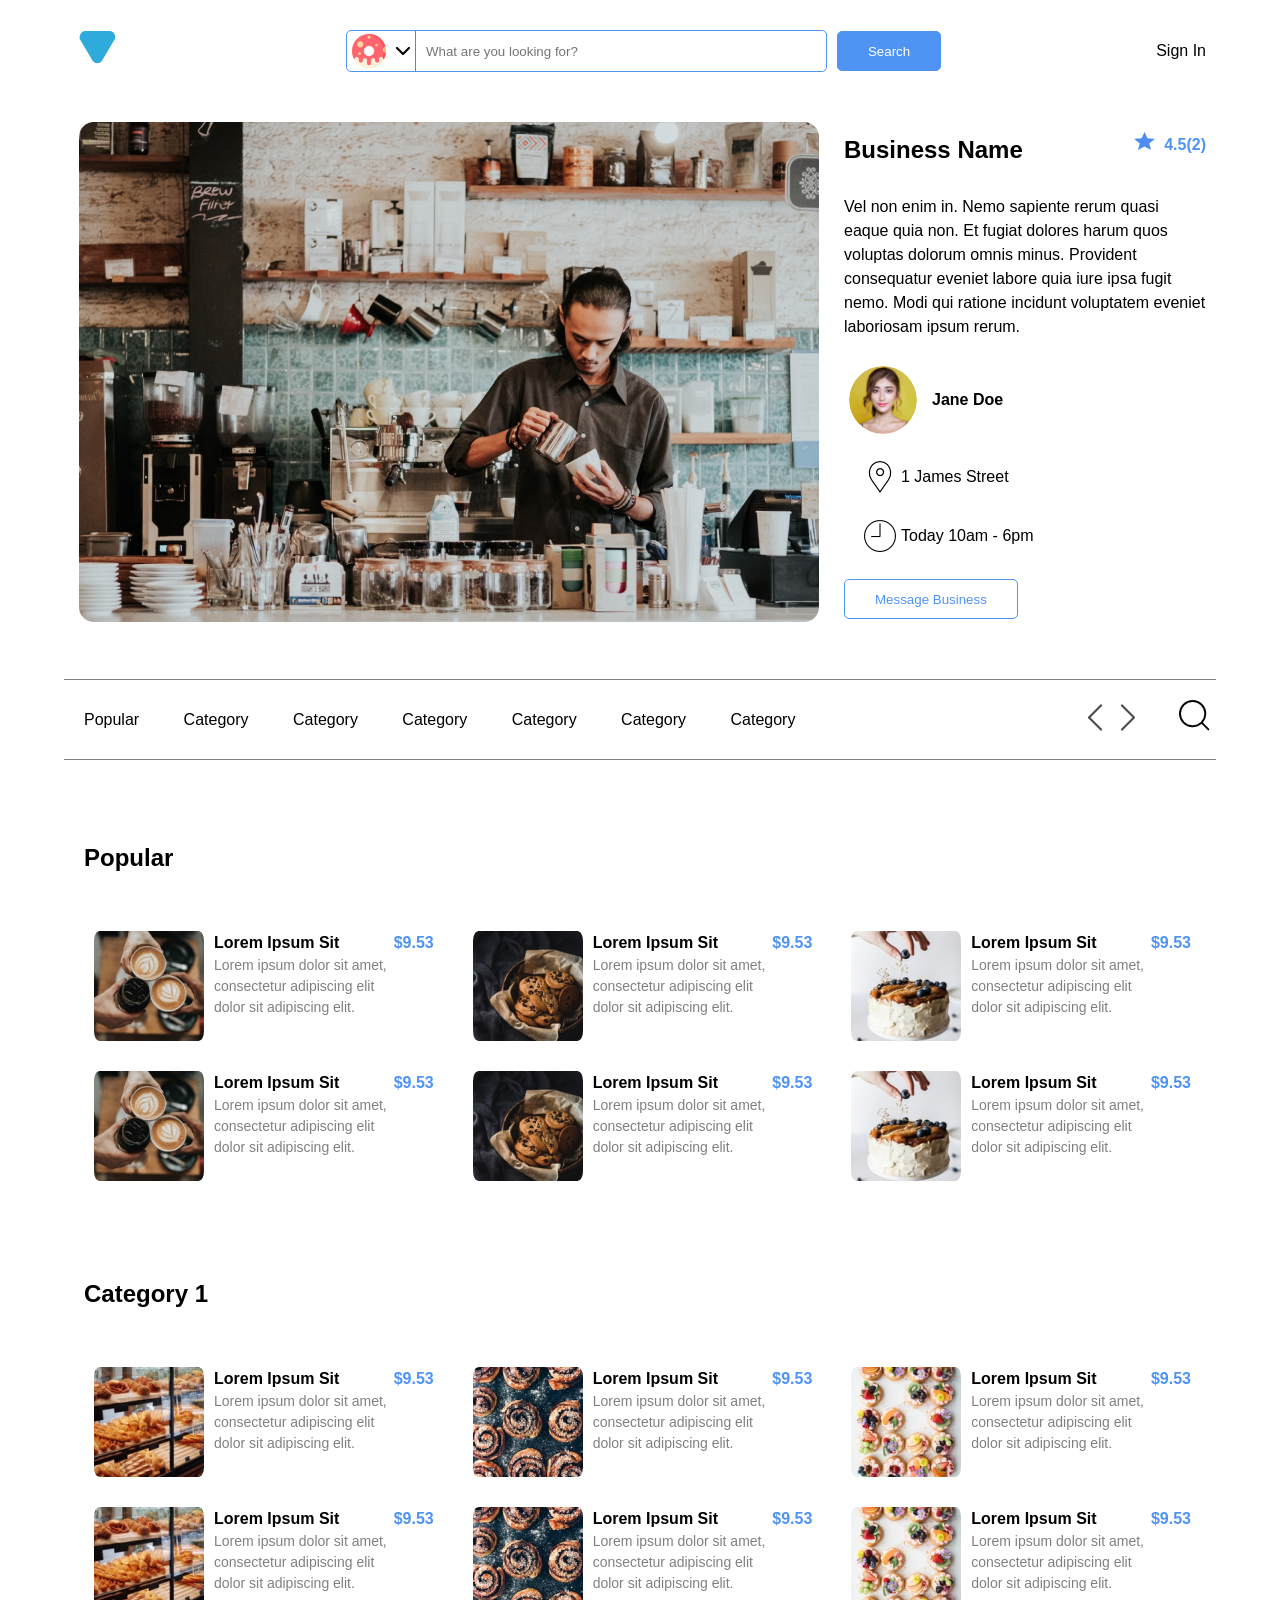
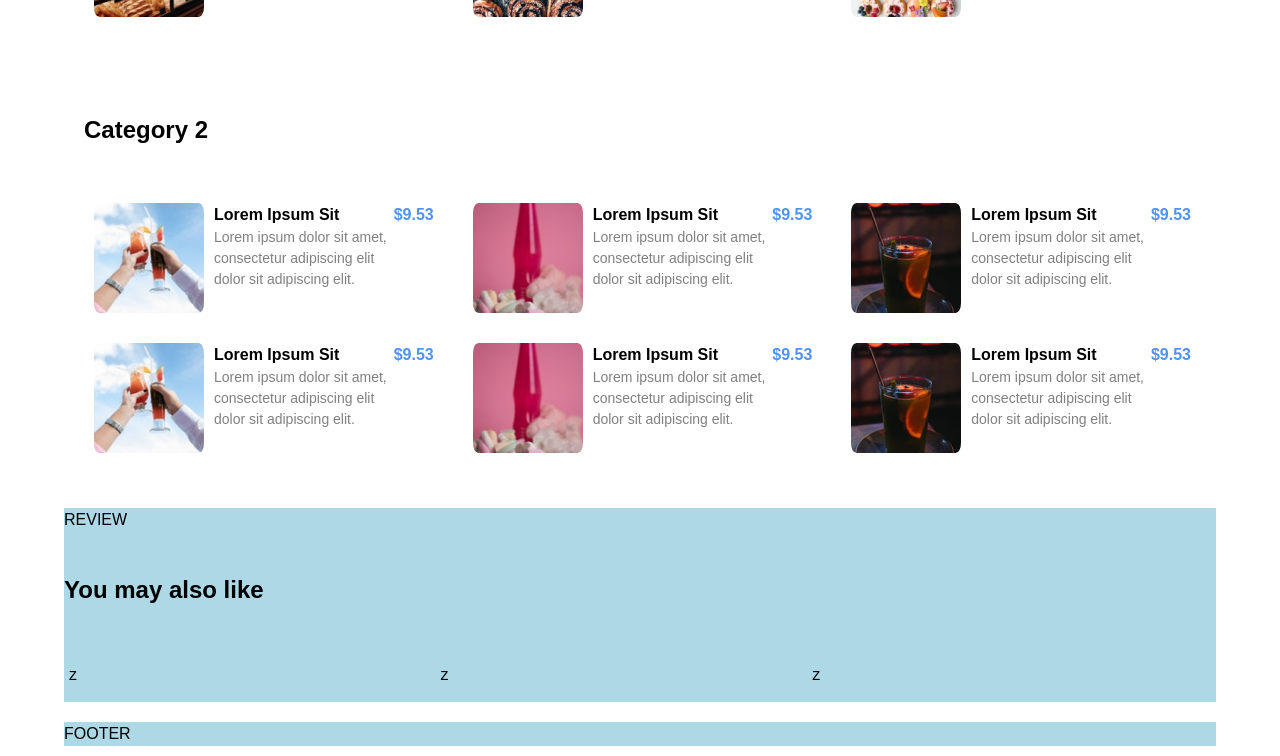
==== index.html @ 12f9ce57 "styling header, nav bar, main-content" ====
<!DOCTYPE html>
<html>
  <head>
    <link rel="stylesheet" href="styles.css" />
  </head>
  <body>
    <header>
      <p><img src="images/img_logo02.png" alt="" /></p>
      <p class="searchbox">
        <span class="dropdown__choice">
          <img src="images/cupcake.png" />
          <img src="images/down-arrow.png" />
          <input
            type="text"
            class="input__search"
            placeholder="What are you looking for?"
          />
        </span>
        <button class="btn btn__search">Search</button>
      </p>

      <p class="btn__signin"><a href="">Sign In</a></p>
    </header>

    <section class="info">
      <p class="info__picture"><img src="images/img_info.png" alt="" /></p>
      <div class="info__inner">
        <div class="info__overview">
          <h1>Business Name</h1>
          <p class="info__rating">
            <img src="images/star.png" />
            <span class="info__rating__text"> 4.5(2) </span>
          </p>
        </div>
        <p class="info__details">
          Vel non enim in. Nemo sapiente rerum quasi eaque quia non. Et fugiat
          dolores harum quos voluptas dolorum omnis minus. Provident consequatur
          eveniet labore quia iure ipsa fugit nemo. Modi qui ratione incidunt
          voluptatem eveniet laboriosam ipsum rerum.
        </p>
        <p class="info__name">
          <img src="images/img_avatar.png" />
          <span class="info__name__text"> Jane Doe</span>
        </p>
        <p class="info__address">
          <img src="images/placeholder.png" /> 1 James Street
        </p>
        <p class="info__time"><img src="images/time.png" />Today 10am - 6pm</p>
        <p><button class="btn info__btn__message">Message Business</button></p>
      </div>
    </section>

    <nav class="navigation">
      <ul>
        <li>Popular</li>
        <li>Category</li>
        <li>Category</li>
        <li>Category</li>
        <li>Category</li>
        <li>Category</li>
        <li>Category</li>
      </ul>
      <p class="navigation__btn">
        <span class="navigation__direction">
          <a href="./"><img src="images/left-arrow.png" /></a>

          <a href="./"><img src="images/right-arrow.png" /></a>
        </span>
        <a href="./"><img src="images/magnifying-glass.png" /></a>
      </p>
    </nav>

    <main>
      <section class="main__content">
        <h2>Popular</h2>
        <ul>
          <li class="main__feature">
            <img src="images/img_popular11.png" />
            <div class="main__feature__detail">
              <h3>Lorem Ipsum Sit</h3>
              <p>
                Lorem ipsum dolor sit amet, consectetur adipiscing elit dolor
                sit adipiscing elit.
              </p>
            </div>
            <p class="main__feature__cost">$9.53</p>
          </li>
          <li class="main__feature">
            <img src="images/img_popular12.png" />
            <div class="main__feature__detail">
              <h3>Lorem Ipsum Sit</h3>
              <p>
                Lorem ipsum dolor sit amet, consectetur adipiscing elit dolor
                sit adipiscing elit.
              </p>
            </div>
            <p class="main__feature__cost">$9.53</p>
          </li>
          <li class="main__feature">
            <img src="images/img_popular13.png" />
            <div class="main__feature__detail">
              <h3>Lorem Ipsum Sit</h3>
              <p>
                Lorem ipsum dolor sit amet, consectetur adipiscing elit dolor
                sit adipiscing elit.
              </p>
            </div>
            <p class="main__feature__cost">$9.53</p>
          </li>
          <li class="main__feature">
            <img src="images/img_popular11.png" />
            <div class="main__feature__detail">
              <h3>Lorem Ipsum Sit</h3>
              <p>
                Lorem ipsum dolor sit amet, consectetur adipiscing elit dolor
                sit adipiscing elit.
              </p>
            </div>
            <p class="main__feature__cost">$9.53</p>
          </li>
          <li class="main__feature">
            <img src="images/img_popular12.png" />
            <div class="main__feature__detail">
              <h3>Lorem Ipsum Sit</h3>
              <p>
                Lorem ipsum dolor sit amet, consectetur adipiscing elit dolor
                sit adipiscing elit.
              </p>
            </div>
            <p class="main__feature__cost">$9.53</p>
          </li>
          <li class="main__feature">
            <img src="images/img_popular13.png" />
            <div class="main__feature__detail">
              <h3>Lorem Ipsum Sit</h3>
              <p>
                Lorem ipsum dolor sit amet, consectetur adipiscing elit dolor
                sit adipiscing elit.
              </p>
            </div>
            <p class="main__feature__cost">$9.53</p>
          </li>
        </ul>
      </section>
      <section class="main__content">
        <h2>Category 1</h2>
        <ul>
          <li class="main__feature">
            <img src="images/img_category11.png" />
            <div class="main__feature__detail">
              <h3>Lorem Ipsum Sit</h3>
              <p>
                Lorem ipsum dolor sit amet, consectetur adipiscing elit dolor
                sit adipiscing elit.
              </p>
            </div>
            <p class="main__feature__cost">$9.53</p>
          </li>
          <li class="main__feature">
            <img src="images/img_category12.png" />
            <div class="main__feature__detail">
              <h3>Lorem Ipsum Sit</h3>
              <p>
                Lorem ipsum dolor sit amet, consectetur adipiscing elit dolor
                sit adipiscing elit.
              </p>
            </div>
            <p class="main__feature__cost">$9.53</p>
          </li>
          <li class="main__feature">
            <img src="images/img_category13.png" />
            <div class="main__feature__detail">
              <h3>Lorem Ipsum Sit</h3>
              <p>
                Lorem ipsum dolor sit amet, consectetur adipiscing elit dolor
                sit adipiscing elit.
              </p>
            </div>
            <p class="main__feature__cost">$9.53</p>
          </li>
          <li class="main__feature">
            <img src="images/img_category11.png" />
            <div class="main__feature__detail">
              <h3>Lorem Ipsum Sit</h3>
              <p>
                Lorem ipsum dolor sit amet, consectetur adipiscing elit dolor
                sit adipiscing elit.
              </p>
            </div>
            <p class="main__feature__cost">$9.53</p>
          </li>
          <li class="main__feature">
            <img src="images/img_category12.png" />
            <div class="main__feature__detail">
              <h3>Lorem Ipsum Sit</h3>
              <p>
                Lorem ipsum dolor sit amet, consectetur adipiscing elit dolor
                sit adipiscing elit.
              </p>
            </div>
            <p class="main__feature__cost">$9.53</p>
          </li>
          <li class="main__feature">
            <img src="images/img_category13.png" />
            <div class="main__feature__detail">
              <h3>Lorem Ipsum Sit</h3>
              <p>
                Lorem ipsum dolor sit amet, consectetur adipiscing elit dolor
                sit adipiscing elit.
              </p>
            </div>
            <p class="main__feature__cost">$9.53</p>
          </li>
        </ul>
      </section>
      <section class="main__content">
        <h2>Category 2</h2>
        <ul>
          <li class="main__feature">
            <img src="images/img_category21.png" />
            <div class="main__feature__detail">
              <h3>Lorem Ipsum Sit</h3>
              <p>
                Lorem ipsum dolor sit amet, consectetur adipiscing elit dolor
                sit adipiscing elit.
              </p>
            </div>
            <p class="main__feature__cost">$9.53</p>
          </li>
          <li class="main__feature">
            <img src="images/img_category22.png" />
            <div class="main__feature__detail">
              <h3>Lorem Ipsum Sit</h3>
              <p>
                Lorem ipsum dolor sit amet, consectetur adipiscing elit dolor
                sit adipiscing elit.
              </p>
            </div>
            <p class="main__feature__cost">$9.53</p>
          </li>
          <li class="main__feature">
            <img src="images/img_category23.png" />
            <div class="main__feature__detail">
              <h3>Lorem Ipsum Sit</h3>
              <p>
                Lorem ipsum dolor sit amet, consectetur adipiscing elit dolor
                sit adipiscing elit.
              </p>
            </div>
            <p class="main__feature__cost">$9.53</p>
          </li>
          <li class="main__feature">
            <img src="images/img_category21.png" />
            <div class="main__feature__detail">
              <h3>Lorem Ipsum Sit</h3>
              <p>
                Lorem ipsum dolor sit amet, consectetur adipiscing elit dolor
                sit adipiscing elit.
              </p>
            </div>
            <p class="main__feature__cost">$9.53</p>
          </li>
          <li class="main__feature">
            <img src="images/img_category22.png" />
            <div class="main__feature__detail">
              <h3>Lorem Ipsum Sit</h3>
              <p>
                Lorem ipsum dolor sit amet, consectetur adipiscing elit dolor
                sit adipiscing elit.
              </p>
            </div>
            <p class="main__feature__cost">$9.53</p>
          </li>
          <li class="main__feature">
            <img src="images/img_category23.png" />
            <div class="main__feature__detail">
              <h3>Lorem Ipsum Sit</h3>
              <p>
                Lorem ipsum dolor sit amet, consectetur adipiscing elit dolor
                sit adipiscing elit.
              </p>
            </div>
            <p class="main__feature__cost">$9.53</p>
          </li>
        </ul>
      </section>

      <section class="main__review">REVIEW</section>

      <section class="others">
        <h2>You may also like</h2>
        <ul>
          <li>z</li>
          <li>z</li>
          <li>z</li>
        </ul>
      </section>
    </main>
    <footer>FOOTER</footer>
  </body>
</html>
---- styles.css ----
/* reset */
* {
  margin: 0;
  padding: 0;
}
body {
  margin: 10px auto;
  width: 90%;
  max-width: 1400px;
  font-family: Arial, Helvetica, sans-serif;
  line-height: 1.5;
}

ul {
  list-style: none;
}
ul li {
  display: inline-block;
  width:31%;
  margin: 15px 5px;
}

img {
  border-radius: 10px;
  padding: 0px 5px;
}

h2 {
  padding: 40px 0px;
}
h3 {
  font-size: 16px;
}

.btn {
  border-radius: 5px;
  height: 40px;
  line-height: 40px;
  padding: 0px 30px;
}

/* header layout */
header {
  padding: 20px 10px;
  margin-bottom: 10px;
  display: flex;
  justify-content: space-between;
  align-items: center;
}

header .searchbox {
  display: flex;
  align-items: center;
}
header .dropdown__choice {
  display: flex;
  align-items: center;
  margin: 0px 10px;
  padding: 5px 0px;
  border: 1px solid #4f93f3;
  border-radius: 5px;
  height: 30px;
}

header .input__search {
  height: 40px;
  padding-left: 10px;
  border-radius: 0px 5px 5px 0px;
  width: 400px;
  border: none;
  border-left: 1px solid grey;
}

header .btn__search {
  background-color: #4f93f3;
  border: 1px solid #4f93f3;
  color: white;
}
.btn__signin a {
  color: black;
  text-decoration: none;
}
/* info layout */
.info {
  display: flex;
  margin: 20px 0px;
  padding: 10px;
}
.info__inner {
  margin: 10px 0px;
  display: flex;
  flex-direction: column;
  justify-content: space-between;
  flex: 40%;
  padding-left: 20px;
}
.info__overview {
  display: flex;
  justify-content: space-between;
}

.info__rating__text {
  color: #4f93f3;
  font-weight: bold;
}

.info__name,
.info__address,
.info__time {
  display: flex;
  align-items: center;
}
.info__name__text {
  font-weight: bold;
  padding-left: 10px;
}
.info__name img {
  border-radius: 50%;
}
.info__address img,
.info__time img {
  padding-left: 20px;
}
.info__btn__message {
  background-color: white;
  color: #4f93f3;
  border: 1px solid #4f93f3;
}
/* navigation layout*/
.navigation {
  display: flex;
  justify-content: space-between;
  align-items: center;
  border: none;
  border-top: 1px solid grey;
  border-bottom: 1px solid grey;
  margin: 40px 0px;
  padding: 20px 0px;
}
.navigation ul li {
  display: inline;
  margin: 10px 20px;
  border: none;
}

.navigation__direction {
  padding-right: 30px;
}
main {
  margin: 20px 0px;
}
.main__content {
  margin: 40px 20px;
}
.main__content ul {
  display: flex;
  flex-wrap: wrap;
  justify-content: space-between;
}

.main__feature{
  display: flex;
}
.main__feature__detail {
  padding: 0px 5px;
}
.main__feature__detail p{
  color: grey;
  font-size: 14px;
}
.main__feature__cost {
  font-weight: bold;
  color: #4f93f3;
  
}
.main__review {
  background-color: lightblue;

}
.others {
  background-color: lightblue;
}
footer {
  background-color: lightblue;
}
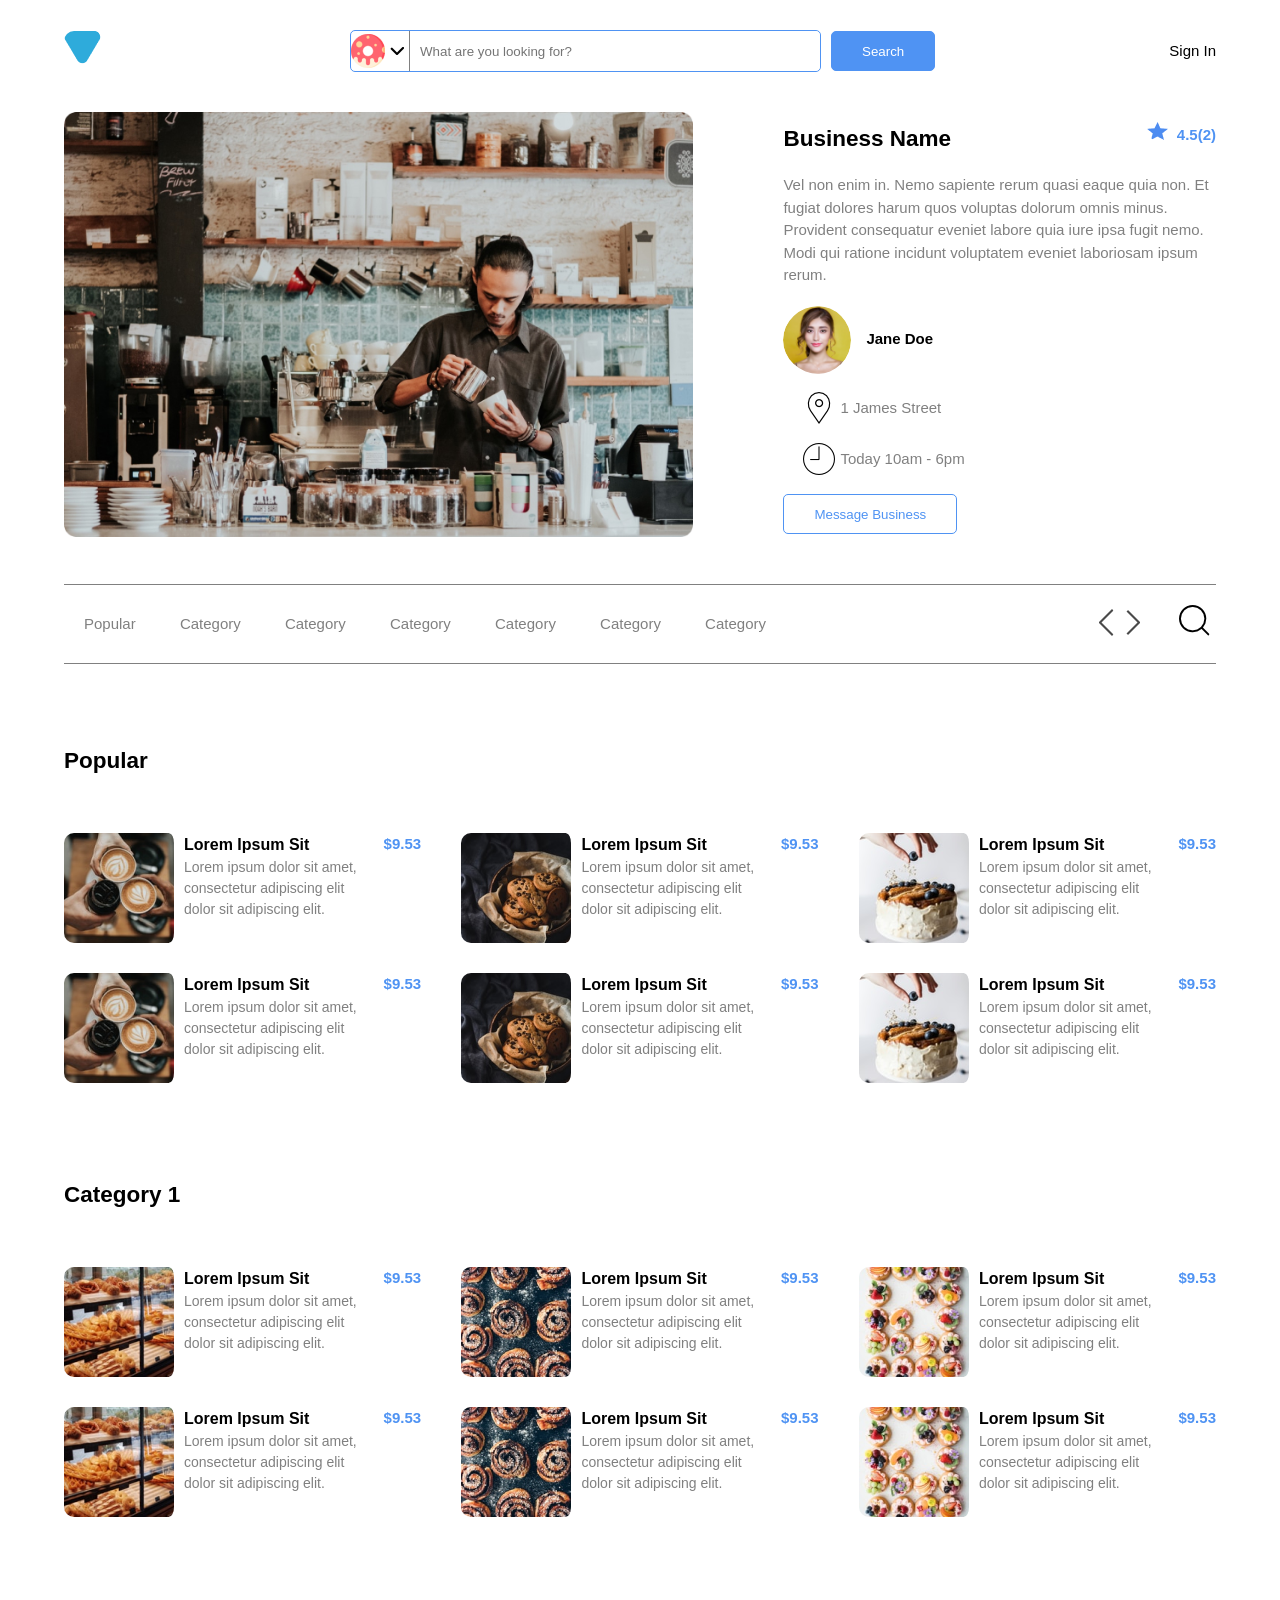
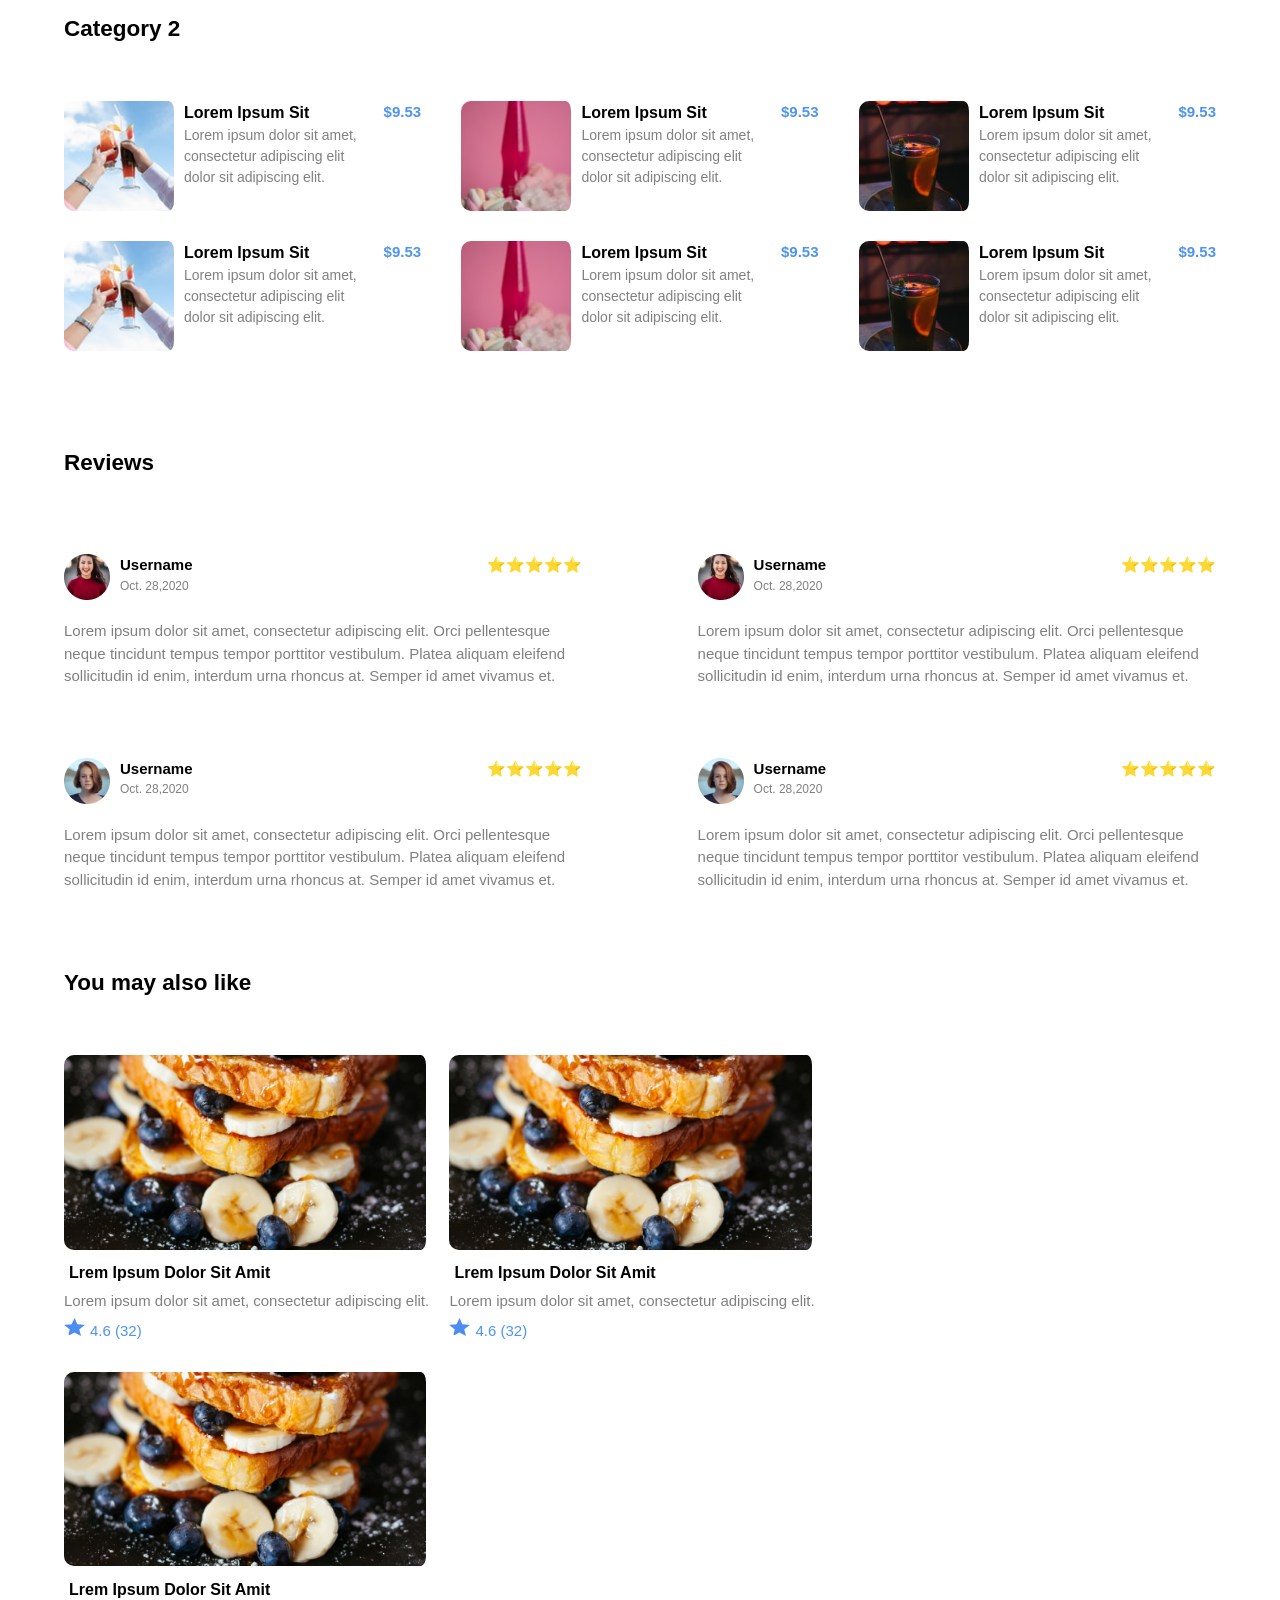
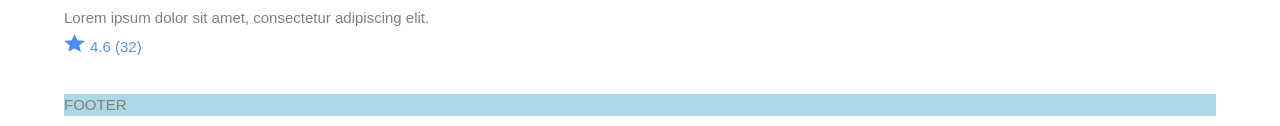
==== commit 9a843109: "add and style 'review' and 'you also may like' parts" ====
--- a/index.html
+++ b/index.html
@@ -285,14 +285,105 @@
         </ul>
       </section>
 
-      <section class="main__review">REVIEW</section>
+      <section class="main__review">
+        <h2>Reviews</h2>
+        <ul>
+          <li>
+            <div class="review__content__overview">
+              <div class="review__content__info">
+                <img src="images/img_customer01.png" />
+                <div>
+                  <h4>Username</h4>
+                  <p class="review__content__date">Oct. 28,2020</p>
+                </div>
+              </div>
+              <p>⭐️⭐️⭐️⭐️⭐️</p>
+            </div>
+            <p>
+              Lorem ipsum dolor sit amet, consectetur adipiscing elit. Orci
+              pellentesque neque tincidunt tempus tempor porttitor vestibulum.
+              Platea aliquam eleifend sollicitudin id enim, interdum urna
+              rhoncus at. Semper id amet vivamus et.
+            </p>
+          </li>
+          <li>
+            <div class="review__content__overview">
+              <div class="review__content__info">
+                <img src="images/img_customer01.png" />
+                <div>
+                  <h4>Username</h4>
+                  <p class="review__content__date">Oct. 28,2020</p>
+                </div>
+              </div>
+              <p>⭐️⭐️⭐️⭐️⭐️</p>
+            </div>
+            <p>
+              Lorem ipsum dolor sit amet, consectetur adipiscing elit. Orci
+              pellentesque neque tincidunt tempus tempor porttitor vestibulum.
+              Platea aliquam eleifend sollicitudin id enim, interdum urna
+              rhoncus at. Semper id amet vivamus et.
+            </p>
+          </li>
+          <li>
+            <div class="review__content__overview">
+              <div class="review__content__info">
+                <img src="images/img_customer02.png" />
+                <div>
+                  <h4>Username</h4>
+                  <p class="review__content__date">Oct. 28,2020</p>
+                </div>
+              </div>
+              <p>⭐️⭐️⭐️⭐️⭐️</p>
+            </div>
+            <p>
+              Lorem ipsum dolor sit amet, consectetur adipiscing elit. Orci
+              pellentesque neque tincidunt tempus tempor porttitor vestibulum.
+              Platea aliquam eleifend sollicitudin id enim, interdum urna
+              rhoncus at. Semper id amet vivamus et.
+            </p>
+          </li>
+          <li>
+            <div class="review__content__overview">
+              <div class="review__content__info">
+                <img src="images/img_customer02.png" />
+                <div>
+                  <h4>Username</h4>
+                  <p class="review__content__date">Oct. 28,2020</p>
+                </div>
+              </div>
+              <p>⭐️⭐️⭐️⭐️⭐️</p>
+            </div>
+            <p>
+              Lorem ipsum dolor sit amet, consectetur adipiscing elit. Orci
+              pellentesque neque tincidunt tempus tempor porttitor vestibulum.
+              Platea aliquam eleifend sollicitudin id enim, interdum urna
+              rhoncus at. Semper id amet vivamus et.
+            </p>
+          </li>
+        </ul>
+      </section>
 
       <section class="others">
         <h2>You may also like</h2>
         <ul>
-          <li>z</li>
-          <li>z</li>
-          <li>z</li>
+          <li>
+            <span class="others__post__image"><img src="images/img_others01.png" /></span>
+            <h3 class="others__post__title">Lrem Ipsum Dolor Sit Amit</h3>
+            <p class="others__post__detail">Lorem ipsum dolor sit amet, consectetur adipiscing elit.</p>
+            <img src="images/star.png"><span class="info__rating__text others__rating__text">4.6 (32)</span>
+          </li>
+          <li>
+            <span class="others__post__image"><img src="images/img_others01.png" /></span>
+            <h3 class="others__post__title">Lrem Ipsum Dolor Sit Amit</h3>
+            <p class="others__post__detail">Lorem ipsum dolor sit amet, consectetur adipiscing elit.</p>
+            <img src="images/star.png"><span class="info__rating__text others__rating__text">4.6 (32)</span>
+          </li>
+          <li>
+            <span class="others__post__image"><img src="images/img_others01.png" /></span>
+            <h3 class="others__post__title">Lrem Ipsum Dolor Sit Amit</h3>
+            <p class="others__post__detail">Lorem ipsum dolor sit amet, consectetur adipiscing elit.</p>
+            <img src="images/star.png"><span class="info__rating__text others__rating__text">4.6 (32)</span>
+          </li>
         </ul>
       </section>
     </main>
--- a/styles.css
+++ b/styles.css
@@ -7,8 +7,10 @@
   margin: 10px auto;
   width: 90%;
   max-width: 1400px;
+  font-size: 15px;
   font-family: Arial, Helvetica, sans-serif;
   line-height: 1.5;
+  color: grey;
 }
 
 ul {
@@ -16,13 +18,20 @@
 }
 ul li {
   display: inline-block;
-  width:31%;
-  margin: 15px 5px;
+  width: 31%;
+  margin: 15px 0px;
 }
 
 img {
   border-radius: 10px;
-  padding: 0px 5px;
+  padding-right: 5px;
+}
+
+h1,
+h2,
+h3,
+h4 {
+  color: black;
 }
 
 h2 {
@@ -41,7 +50,7 @@
 
 /* header layout */
 header {
-  padding: 20px 10px;
+  padding: 20px 0px;
   margin-bottom: 10px;
   display: flex;
   justify-content: space-between;
@@ -84,7 +93,6 @@
 .info {
   display: flex;
   margin: 20px 0px;
-  padding: 10px;
 }
 .info__inner {
   margin: 10px 0px;
@@ -93,6 +101,9 @@
   justify-content: space-between;
   flex: 40%;
   padding-left: 20px;
+}
+.info__picture img {
+  width: 90%;
 }
 .info__overview {
   display: flex;
@@ -113,6 +124,7 @@
 .info__name__text {
   font-weight: bold;
   padding-left: 10px;
+  color: black;
 }
 .info__name img {
   border-radius: 50%;
@@ -150,7 +162,7 @@
   margin: 20px 0px;
 }
 .main__content {
-  margin: 40px 20px;
+  margin: 40px 0px;
 }
 .main__content ul {
   display: flex;
@@ -158,27 +170,63 @@
   justify-content: space-between;
 }
 
-.main__feature{
+.main__feature {
   display: flex;
 }
 .main__feature__detail {
   padding: 0px 5px;
 }
-.main__feature__detail p{
+.main__feature__detail p {
   color: grey;
   font-size: 14px;
 }
 .main__feature__cost {
   font-weight: bold;
   color: #4f93f3;
-  
-}
-.main__review {
-  background-color: lightblue;
-
-}
-.others {
-  background-color: lightblue;
+}
+
+.main__review ul {
+  display: flex;
+  justify-content: space-between;
+  flex-wrap: wrap;
+}
+.main__review ul li {
+  width: 45%;
+  padding: 20px 0px;
+}
+
+.review__content__overview {
+  display: flex;
+  justify-content: space-between;
+}
+.review__content__info {
+  display: flex;
+  align-content: center;
+  padding-bottom: 20px;
+}
+.review__content__info img {
+  padding-right: 10px;
+}
+
+.review__content__date {
+  font-size: 12px;
+}
+
+.others li {
+  width: 33.1%;
+}
+.others__post__image img {
+  width: 95%;
+}
+.others__post__title {
+  padding-left: 5px;
+  padding-top: 5px;
+}
+.others__post__detail {
+  padding: 5px 0px;
+}
+.others__rating__text {
+  font-weight: normal;
 }
 footer {
   background-color: lightblue;
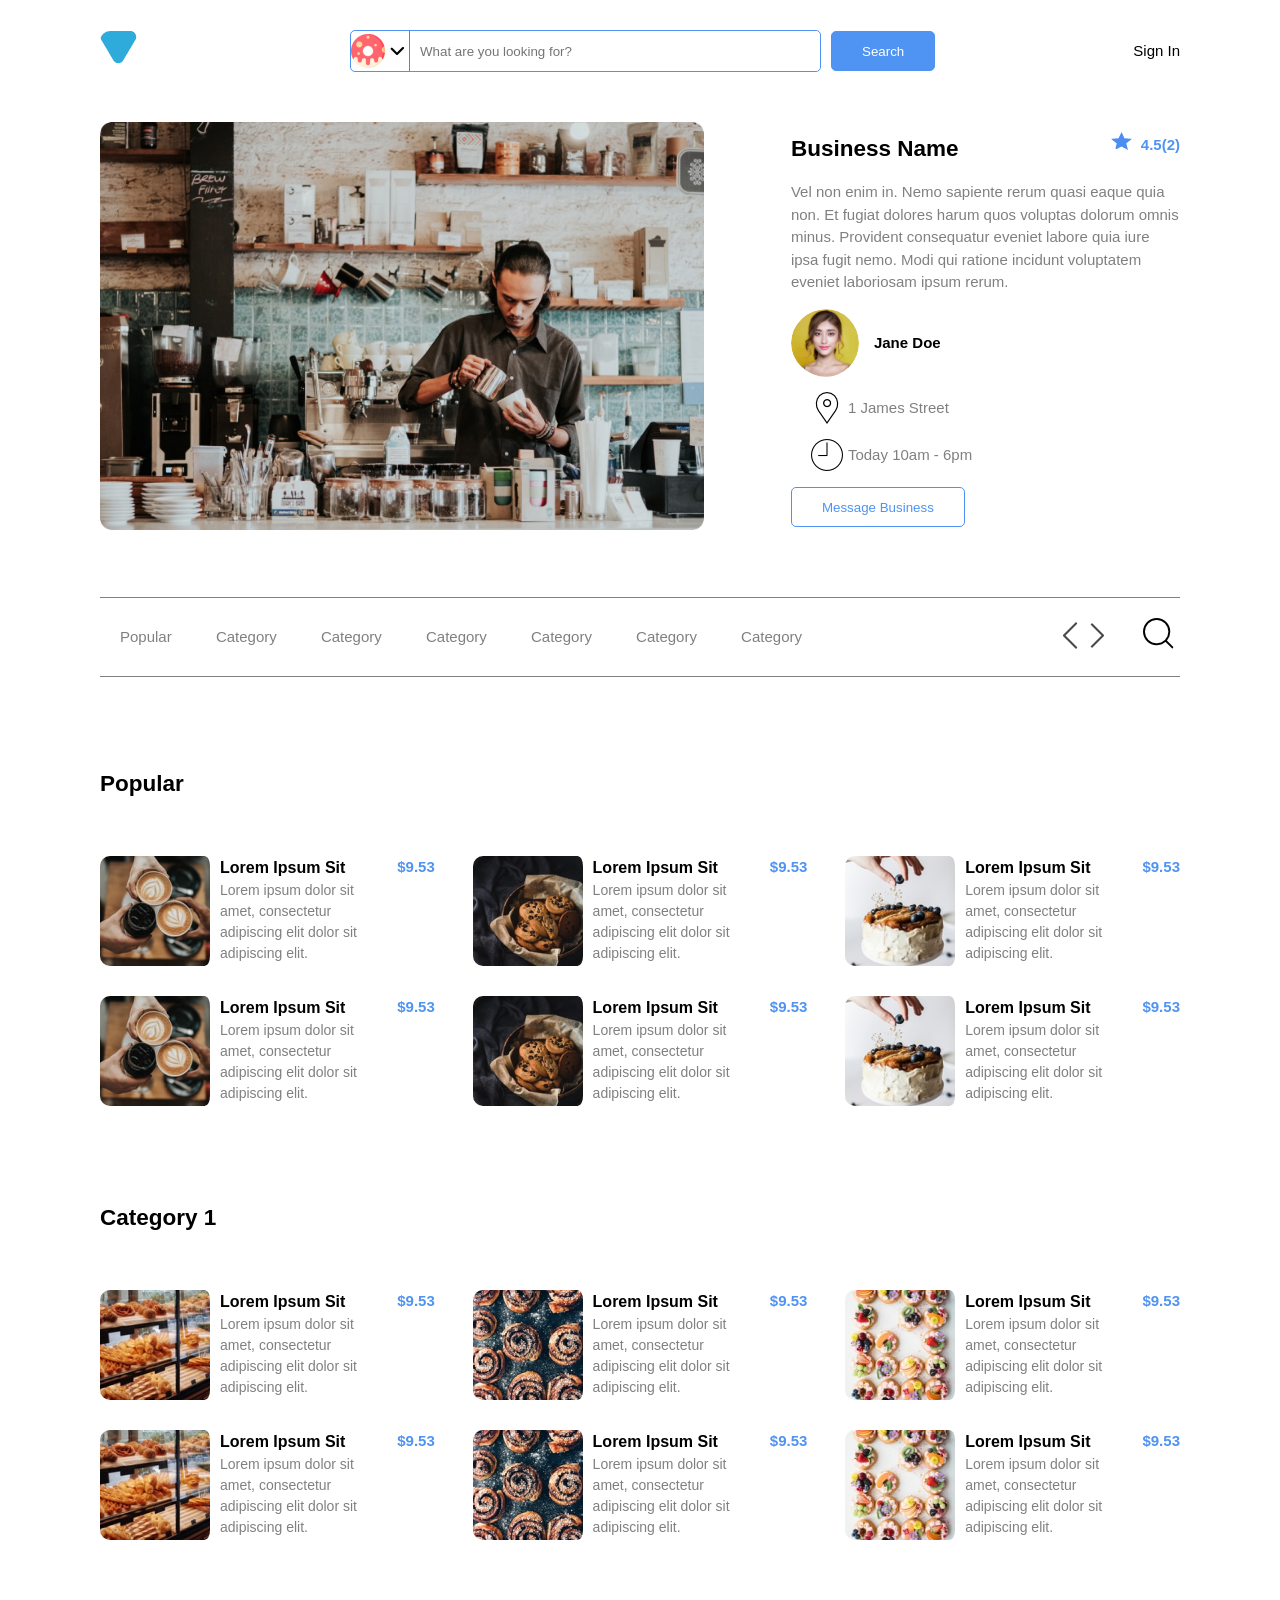
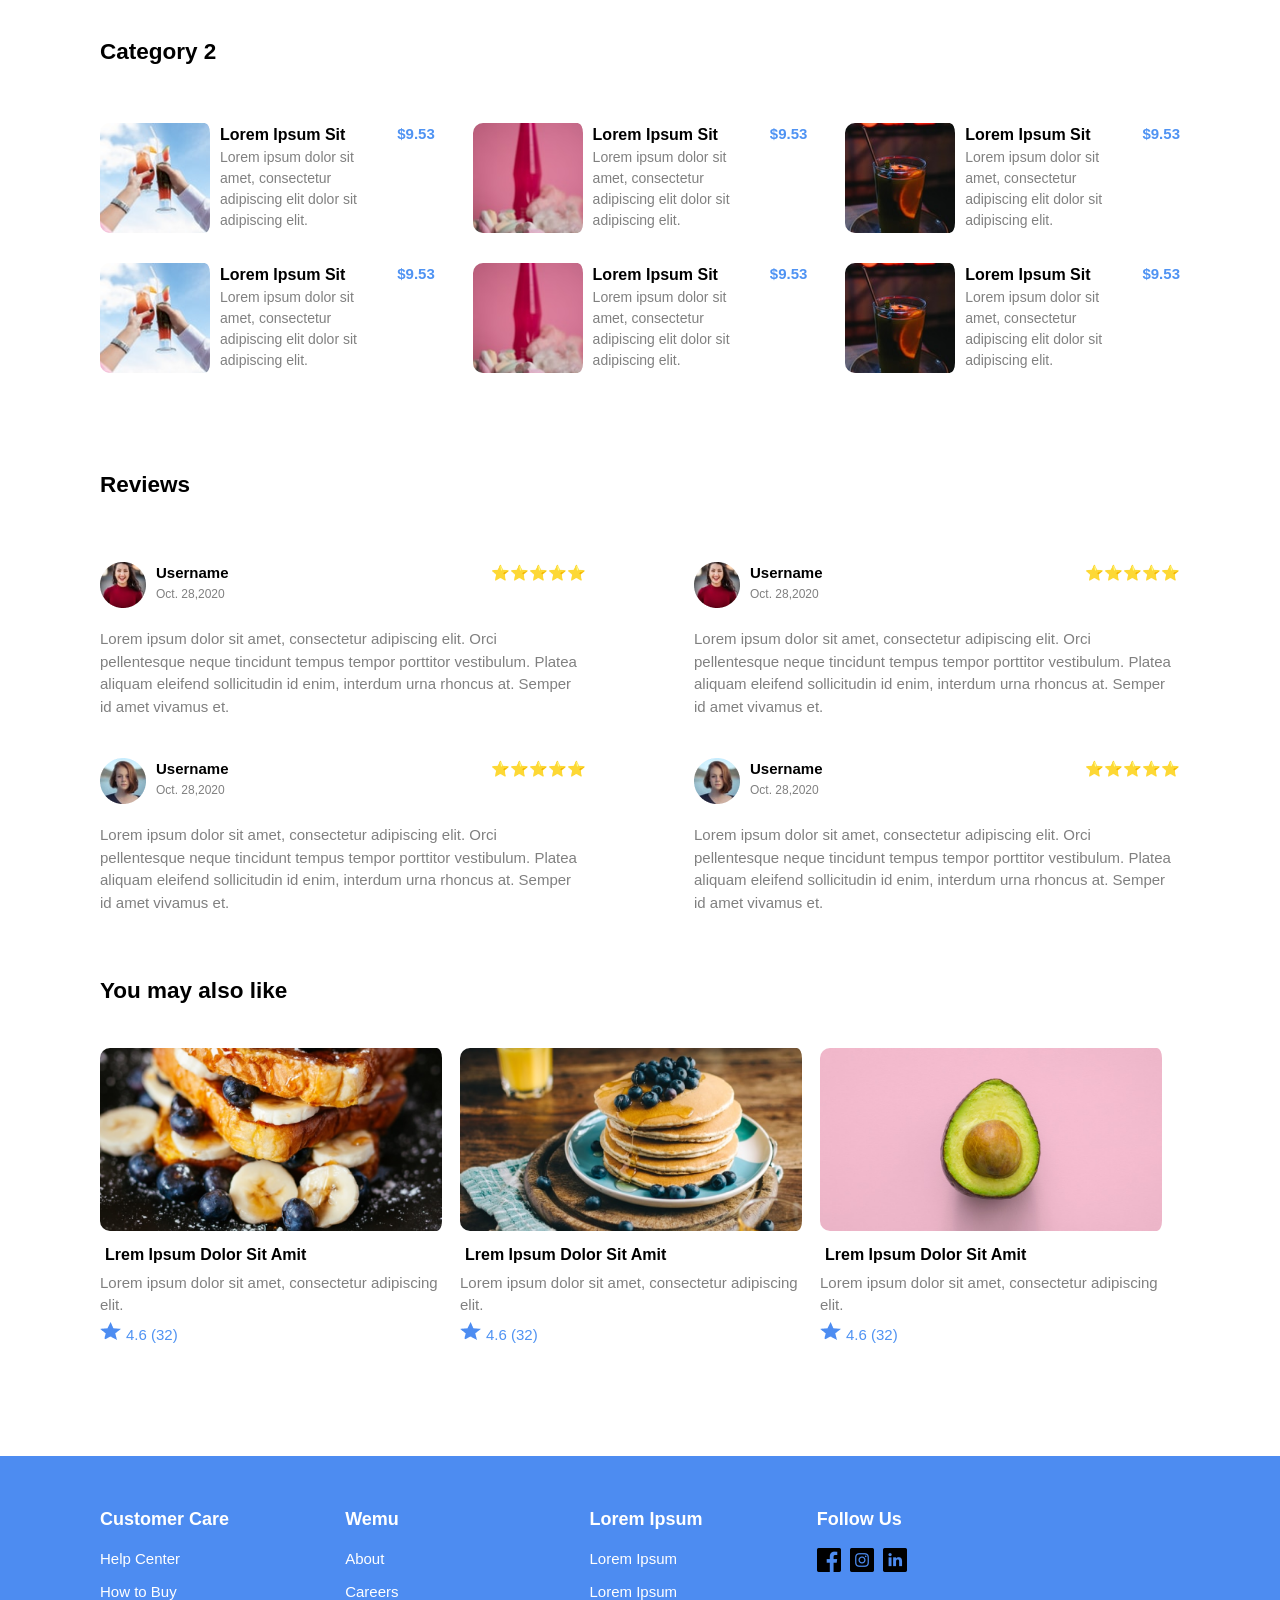
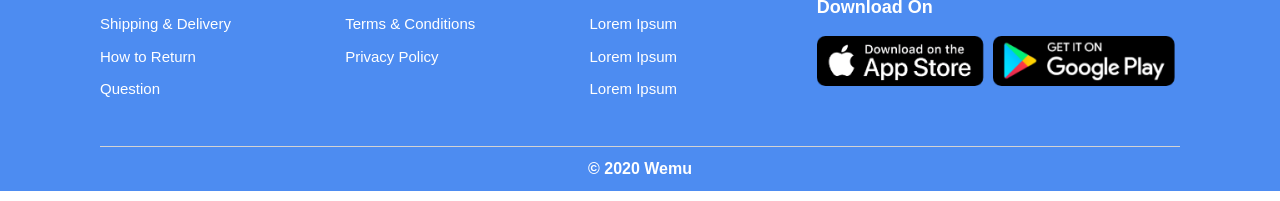
==== commit 6c634215: "add and style footer" ====
--- a/index.html
+++ b/index.html
@@ -367,26 +367,95 @@
         <h2>You may also like</h2>
         <ul>
           <li>
-            <span class="others__post__image"><img src="images/img_others01.png" /></span>
+            <span class="others__post__image"
+              ><img src="images/img_others01.png"
+            /></span>
             <h3 class="others__post__title">Lrem Ipsum Dolor Sit Amit</h3>
-            <p class="others__post__detail">Lorem ipsum dolor sit amet, consectetur adipiscing elit.</p>
-            <img src="images/star.png"><span class="info__rating__text others__rating__text">4.6 (32)</span>
-          </li>
-          <li>
-            <span class="others__post__image"><img src="images/img_others01.png" /></span>
+            <p class="others__post__detail">
+              Lorem ipsum dolor sit amet, consectetur adipiscing elit.
+            </p>
+            <img src="images/star.png" /><span
+              class="info__rating__text others__rating__text"
+              >4.6 (32)</span
+            >
+          </li>
+          <li>
+            <span class="others__post__image"
+              ><img src="images/img_others02.png"
+            /></span>
             <h3 class="others__post__title">Lrem Ipsum Dolor Sit Amit</h3>
-            <p class="others__post__detail">Lorem ipsum dolor sit amet, consectetur adipiscing elit.</p>
-            <img src="images/star.png"><span class="info__rating__text others__rating__text">4.6 (32)</span>
-          </li>
-          <li>
-            <span class="others__post__image"><img src="images/img_others01.png" /></span>
+            <p class="others__post__detail">
+              Lorem ipsum dolor sit amet, consectetur adipiscing elit.
+            </p>
+            <img src="images/star.png" /><span
+              class="info__rating__text others__rating__text"
+              >4.6 (32)</span
+            >
+          </li>
+          <li>
+            <span class="others__post__image"
+              ><img src="images/img_others03.png"
+            /></span>
             <h3 class="others__post__title">Lrem Ipsum Dolor Sit Amit</h3>
-            <p class="others__post__detail">Lorem ipsum dolor sit amet, consectetur adipiscing elit.</p>
-            <img src="images/star.png"><span class="info__rating__text others__rating__text">4.6 (32)</span>
+            <p class="others__post__detail">
+              Lorem ipsum dolor sit amet, consectetur adipiscing elit.
+            </p>
+            <img src="images/star.png" /><span
+              class="info__rating__text others__rating__text"
+              >4.6 (32)</span
+            >
           </li>
         </ul>
       </section>
     </main>
-    <footer>FOOTER</footer>
+    <footer>
+      <div class="footer__container">
+        <div>
+          <h3>Customer Care</h3>
+          <ul>
+            <li>Help Center</li>
+            <li>How to Buy</li>
+            <li>Shipping & Delivery</li>
+            <li>How to Return</li>
+            <li>Question</li>
+          </ul>
+        </div>
+        <div>
+          <h3>Wemu</h3>
+          <ul>
+            <li>About</li>
+            <li>Careers</li>
+            <li>Terms & Conditions</li>
+            <li>Privacy Policy</li>
+          </ul>
+        </div>
+        <div>
+          <h3>Lorem Ipsum</h3>
+          <ul>
+            <li>Lorem Ipsum</li>
+            <li>Lorem Ipsum</li>
+            <li>Lorem Ipsum</li>
+            <li>Lorem Ipsum</li>
+            <li>Lorem Ipsum</li>
+          </ul>
+        </div>
+        <div class="footer__contact">
+          <h3>Follow Us</h3>
+          <ul>
+            <li><img src="images/img_contact_facebook.png" /></li>
+            <li><img src="images/img_contact_instagram.png" /></li>
+            <li><img src="images/img_contact_linkedin.png" /></li>
+          </ul>
+          <h3>Download On</h3>
+          <ul>
+            <li><img src="images/img_download_apple.png" /></li>
+            <li><img src="images/img_download_gg.png" /></li>
+          </ul>
+        </div>
+      </div>
+      <div class="footer__line">
+        <p>© 2020 Wemu</p>
+      </div>
+    </footer>
   </body>
 </html>
--- a/styles.css
+++ b/styles.css
@@ -5,7 +5,7 @@
 }
 body {
   margin: 10px auto;
-  width: 90%;
+  width: 100%;
   max-width: 1400px;
   font-size: 15px;
   font-family: Arial, Helvetica, sans-serif;
@@ -16,12 +16,6 @@
 ul {
   list-style: none;
 }
-ul li {
-  display: inline-block;
-  width: 31%;
-  margin: 15px 0px;
-}
-
 img {
   border-radius: 10px;
   padding-right: 5px;
@@ -50,7 +44,7 @@
 
 /* header layout */
 header {
-  padding: 20px 0px;
+  padding: 20px 100px;
   margin-bottom: 10px;
   display: flex;
   justify-content: space-between;
@@ -92,7 +86,7 @@
 /* info layout */
 .info {
   display: flex;
-  margin: 20px 0px;
+  padding: 20px 100px;
 }
 .info__inner {
   margin: 10px 0px;
@@ -146,7 +140,8 @@
   border: none;
   border-top: 1px solid grey;
   border-bottom: 1px solid grey;
-  margin: 40px 0px;
+  margin: 40px 100px;
+  margin-bottom: 0px;
   padding: 20px 0px;
 }
 .navigation ul li {
@@ -158,8 +153,9 @@
 .navigation__direction {
   padding-right: 30px;
 }
+/* main layout */
 main {
-  margin: 20px 0px;
+  padding: 10px 100px;
 }
 .main__content {
   margin: 40px 0px;
@@ -169,7 +165,10 @@
   flex-wrap: wrap;
   justify-content: space-between;
 }
-
+.main__content ul li {
+  width: 31%;
+  margin: 15px 0px;
+}
 .main__feature {
   display: flex;
 }
@@ -184,7 +183,7 @@
   font-weight: bold;
   color: #4f93f3;
 }
-
+/* review part layout */
 .main__review ul {
   display: flex;
   justify-content: space-between;
@@ -211,9 +210,13 @@
 .review__content__date {
   font-size: 12px;
 }
-
-.others li {
-  width: 33.1%;
+/* you may also like part layout*/
+.others {
+  padding-bottom: 100px;
+}
+.others ul {
+  display: flex;
+  justify-content: space-between;
 }
 .others__post__image img {
   width: 95%;
@@ -228,6 +231,39 @@
 .others__rating__text {
   font-weight: normal;
 }
+/* footer layout */
 footer {
-  background-color: lightblue;
-}
+  background-color: #4d8cf1;
+}
+.footer__container {
+  display: flex;
+  justify-content: space-between;
+  color: white;
+  padding: 40px 100px;
+}
+
+footer h3 {
+  padding: 10px 0px;
+  color: white;
+  font-size: 18px;
+}
+
+footer li {
+  padding: 5px 0px;
+}
+.footer__contact ul li {
+  display: inline-block;
+}
+.footer__contact img {
+  border-radius: 0%;
+}
+.footer__line {
+  border: none;
+  border-top: 1px solid lightgrey;
+  margin: 0px 100px;
+  padding: 10px 0px;
+  color: white;
+  text-align: center;
+  font-weight: bold;
+  font-size: 16px;
+}
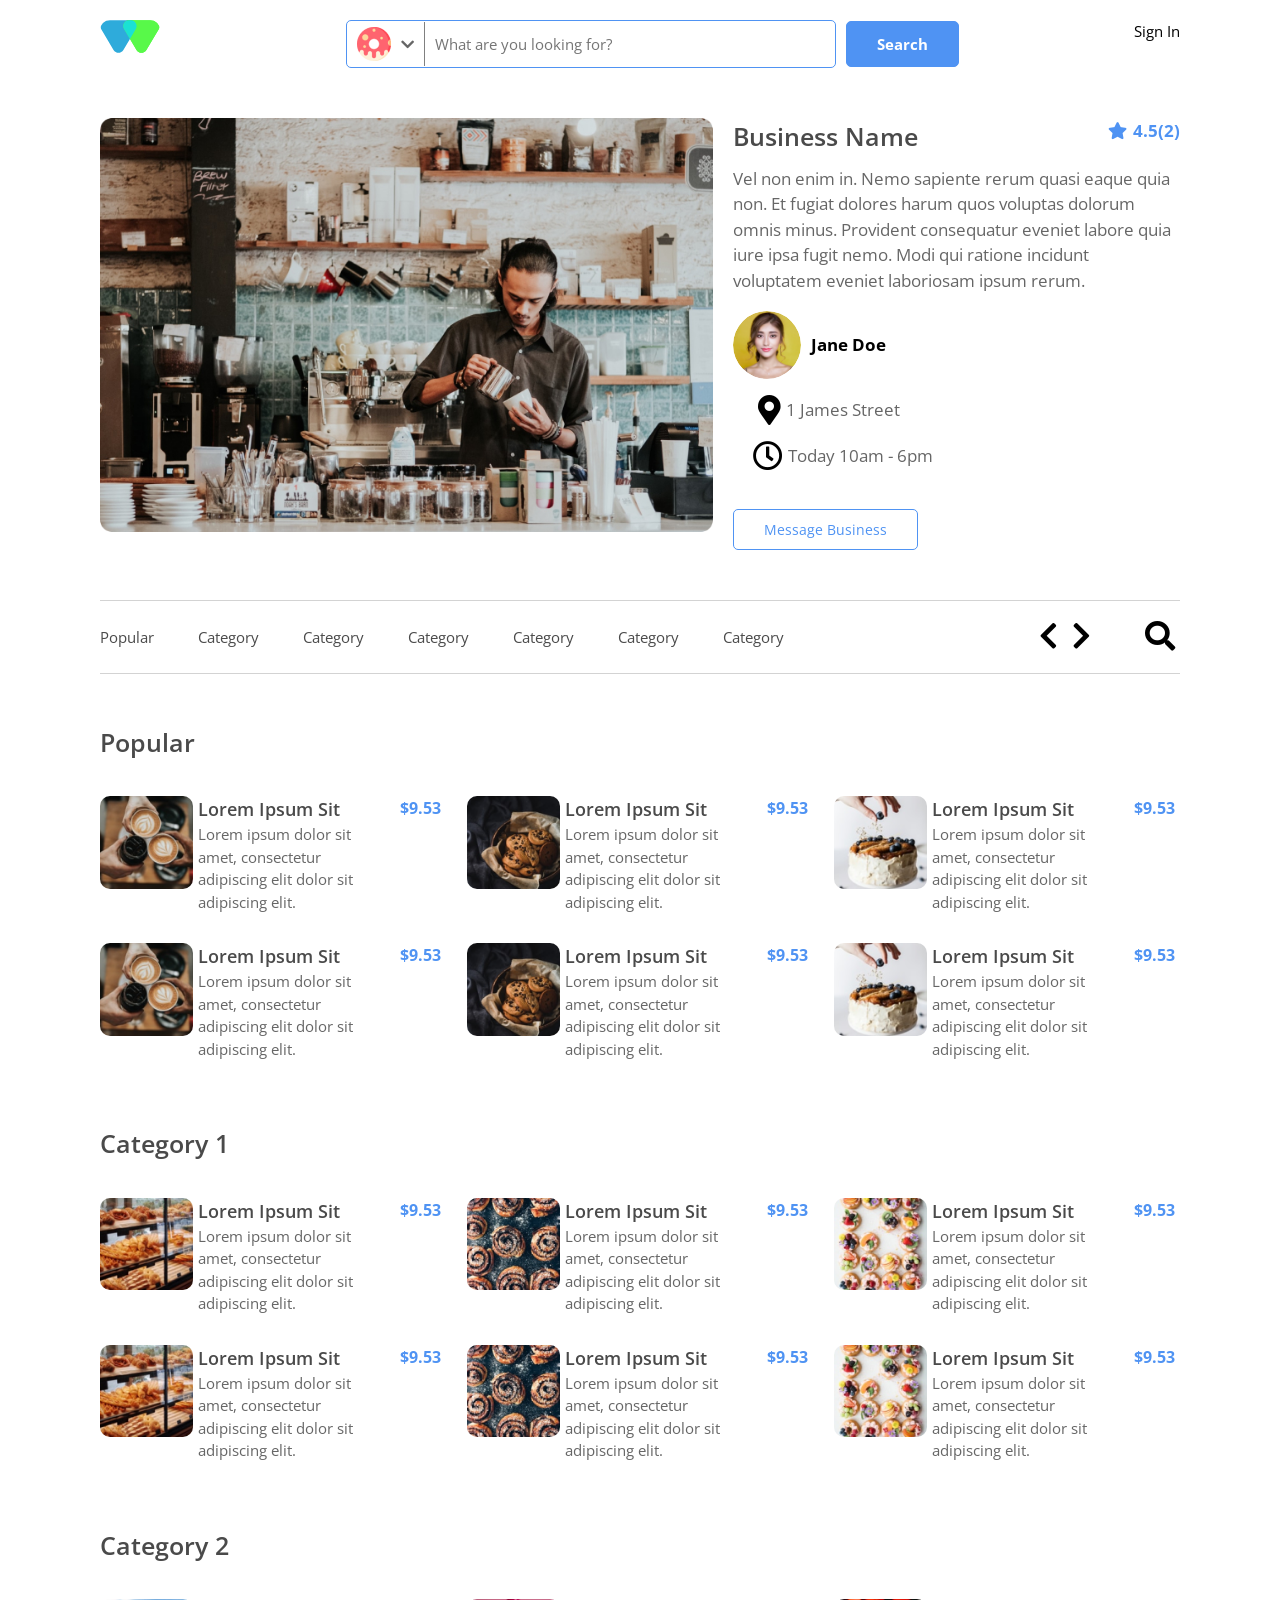
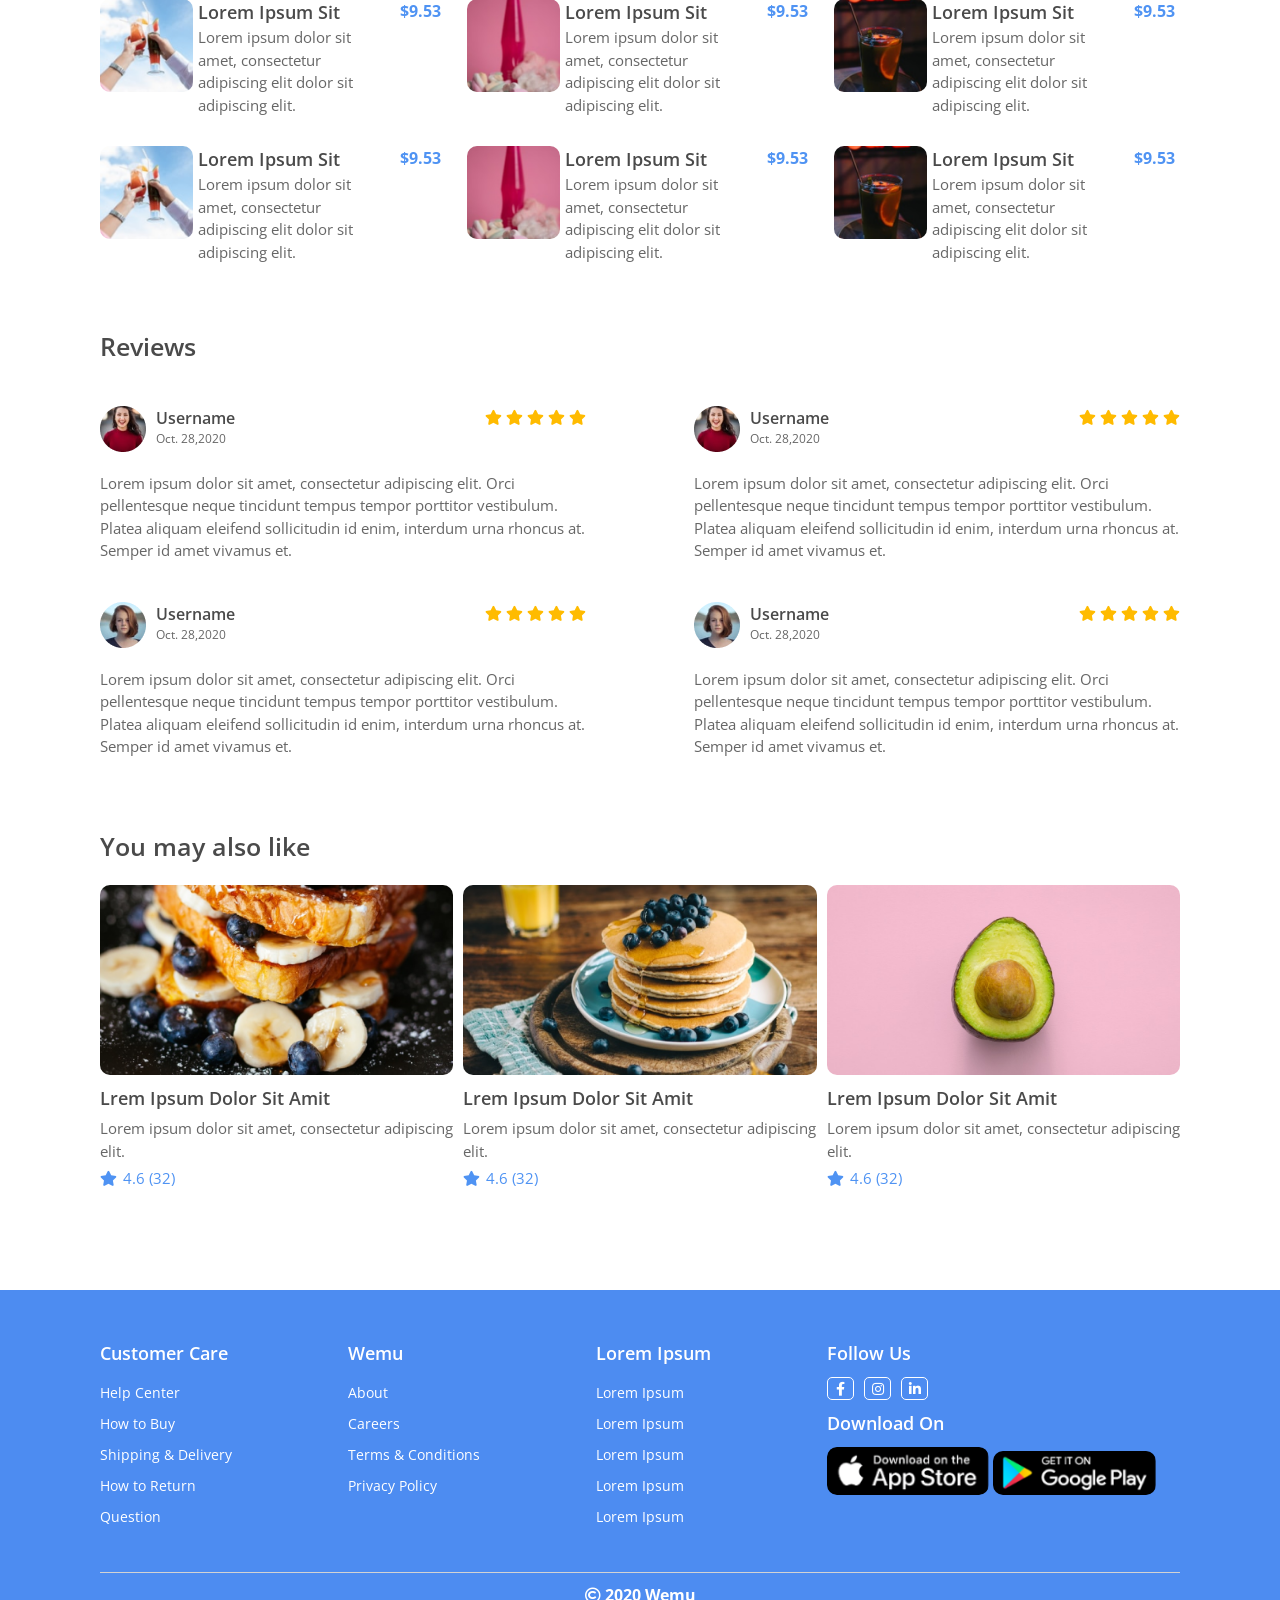
==== commit 46939a30: "responsive for smartphone" ====
--- a/index.html
+++ b/index.html
@@ -1,36 +1,52 @@
 <!DOCTYPE html>
 <html>
   <head>
+    <link
+      rel="stylesheet"
+      href="https://use.fontawesome.com/releases/v5.5.0/css/all.css"
+      integrity="sha384-B4dIYHKNBt8Bc12p+WXckhzcICo0wtJAoU8YZTY5qE0Id1GSseTk6S+L3BlXeVIU"
+      crossorigin="anonymous"
+    />
+    <link
+      rel="stylesheet"
+      href="https://fonts.googleapis.com/css2?family=Open+Sans:wght@300&display=swap"
+    />
+    <link
+      rel="stylesheet"
+      href="https://fonts.googleapis.com/css2?family=Open+Sans:wght@700&display=swap"
+    />
     <link rel="stylesheet" href="styles.css" />
+    <meta name="viewport" content="width=device-width, initial-scale=1.0" />
   </head>
   <body>
     <header>
-      <p><img src="images/img_logo02.png" alt="" /></p>
-      <p class="searchbox">
-        <span class="dropdown__choice">
+      <div class="header__line">
+        <p class="header__logo"><img src="images/logo.svg" alt="" /></p>
+        <p class="header__btn__signin"><a href="">Sign In</a></p>
+      </div>
+      <div class="header__searchbox">
+        <div class="header__dropdown__choice">
           <img src="images/cupcake.png" />
-          <img src="images/down-arrow.png" />
+          <i class="fas fa-chevron-down"></i>
           <input
             type="text"
-            class="input__search"
+            class="header__input__search"
             placeholder="What are you looking for?"
           />
-        </span>
-        <button class="btn btn__search">Search</button>
-      </p>
-
-      <p class="btn__signin"><a href="">Sign In</a></p>
+        </div>
+        <button class="btn header__btn__search">Search</button>
+      </div>
     </header>
 
     <section class="info">
       <p class="info__picture"><img src="images/img_info.png" alt="" /></p>
-      <div class="info__inner">
+      <div class="info__content">
         <div class="info__overview">
           <h1>Business Name</h1>
-          <p class="info__rating">
-            <img src="images/star.png" />
+          <div class="info__rate">
+            <i class="fas fa-star"></i>
             <span class="info__rating__text"> 4.5(2) </span>
-          </p>
+          </div>
         </div>
         <p class="info__details">
           Vel non enim in. Nemo sapiente rerum quasi eaque quia non. Et fugiat
@@ -38,266 +54,354 @@
           eveniet labore quia iure ipsa fugit nemo. Modi qui ratione incidunt
           voluptatem eveniet laboriosam ipsum rerum.
         </p>
-        <p class="info__name">
+        <div class="info__name">
           <img src="images/img_avatar.png" />
-          <span class="info__name__text"> Jane Doe</span>
-        </p>
-        <p class="info__address">
-          <img src="images/placeholder.png" /> 1 James Street
-        </p>
-        <p class="info__time"><img src="images/time.png" />Today 10am - 6pm</p>
-        <p><button class="btn info__btn__message">Message Business</button></p>
+          <span class="info__name__text"> Jane Doe </span>
+        </div>
+        <div class="info__address">
+          <i class="fas fa-map-marker-alt"></i> 1 James Street
+        </div>
+        <div class="info__time">
+          <i class="far fa-clock"></i> Today 10am - 6pm
+        </div>
+        <div>
+          <button class="btn info__btn__message">Message Business</button>
+        </div>
       </div>
     </section>
 
     <nav class="navigation">
       <ul>
-        <li>Popular</li>
-        <li>Category</li>
-        <li>Category</li>
-        <li>Category</li>
-        <li>Category</li>
-        <li>Category</li>
-        <li>Category</li>
+        <li class="navigation__all">All</li>
+        <li class="navigation__choice">Popular</li>
+        <li class="navigation__choice">Category</li>
+        <li class="navigation__choice">Category</li>
+        <li class="navigation__choice">Category</li>
+        <li class="navigation__choice">Category</li>
+        <li class="navigation__choice">Category</li>
+        <li class="navigation__choice">Category</li>
       </ul>
-      <p class="navigation__btn">
+      <div class="navigation__btn">
         <span class="navigation__direction">
-          <a href="./"><img src="images/left-arrow.png" /></a>
+          <a href="./"><i class="fas fa-chevron-left"></i></a>
 
-          <a href="./"><img src="images/right-arrow.png" /></a>
+          <a href="./"><i class="fas fa-chevron-right"></i></a>
         </span>
-        <a href="./"><img src="images/magnifying-glass.png" /></a>
-      </p>
+        <a href="./" class="navigation__search"
+          ><i class="fas fa-search"></i
+        ></a>
+        <a href="./" class="navigation__dropbox"
+          ><i class="fas fa-chevron-down"></i
+        ></a>
+      </div>
     </nav>
 
     <main>
       <section class="main__content">
-        <h2>Popular</h2>
+        <h1>Popular</h1>
         <ul>
           <li class="main__feature">
-            <img src="images/img_popular11.png" />
-            <div class="main__feature__detail">
-              <h3>Lorem Ipsum Sit</h3>
-              <p>
-                Lorem ipsum dolor sit amet, consectetur adipiscing elit dolor
-                sit adipiscing elit.
-              </p>
-            </div>
-            <p class="main__feature__cost">$9.53</p>
-          </li>
-          <li class="main__feature">
-            <img src="images/img_popular12.png" />
-            <div class="main__feature__detail">
-              <h3>Lorem Ipsum Sit</h3>
-              <p>
-                Lorem ipsum dolor sit amet, consectetur adipiscing elit dolor
-                sit adipiscing elit.
-              </p>
-            </div>
-            <p class="main__feature__cost">$9.53</p>
-          </li>
-          <li class="main__feature">
-            <img src="images/img_popular13.png" />
-            <div class="main__feature__detail">
-              <h3>Lorem Ipsum Sit</h3>
-              <p>
-                Lorem ipsum dolor sit amet, consectetur adipiscing elit dolor
-                sit adipiscing elit.
-              </p>
-            </div>
-            <p class="main__feature__cost">$9.53</p>
-          </li>
-          <li class="main__feature">
-            <img src="images/img_popular11.png" />
-            <div class="main__feature__detail">
-              <h3>Lorem Ipsum Sit</h3>
-              <p>
-                Lorem ipsum dolor sit amet, consectetur adipiscing elit dolor
-                sit adipiscing elit.
-              </p>
-            </div>
-            <p class="main__feature__cost">$9.53</p>
-          </li>
-          <li class="main__feature">
-            <img src="images/img_popular12.png" />
-            <div class="main__feature__detail">
-              <h3>Lorem Ipsum Sit</h3>
-              <p>
-                Lorem ipsum dolor sit amet, consectetur adipiscing elit dolor
-                sit adipiscing elit.
-              </p>
-            </div>
-            <p class="main__feature__cost">$9.53</p>
-          </li>
-          <li class="main__feature">
-            <img src="images/img_popular13.png" />
-            <div class="main__feature__detail">
-              <h3>Lorem Ipsum Sit</h3>
-              <p>
-                Lorem ipsum dolor sit amet, consectetur adipiscing elit dolor
-                sit adipiscing elit.
-              </p>
-            </div>
-            <p class="main__feature__cost">$9.53</p>
+            <div class="main__feature__image">
+              <img src="images/img_popular11.png" />
+            </div>
+            <div class="main__feature__content">
+              <div class="main__feature__title">
+                <h2>Lorem Ipsum Sit</h2>
+                <p class="main__feature__cost">$9.53</p>
+              </div>
+              <p class="main__feature__detail">
+                Lorem ipsum dolor sit amet, consectetur adipiscing elit dolor
+                sit adipiscing elit.
+              </p>
+            </div>
+          </li>
+          <li class="main__feature">
+            <div class="main__feature__image">
+              <img src="images/img_popular12.png" />
+            </div>
+            <div class="main__feature__content">
+              <div class="main__feature__title">
+                <h2>Lorem Ipsum Sit</h2>
+                <p class="main__feature__cost">$9.53</p>
+              </div>
+              <p class="main__feature__detail">
+                Lorem ipsum dolor sit amet, consectetur adipiscing elit dolor
+                sit adipiscing elit.
+              </p>
+            </div>
+          </li>
+          <li class="main__feature">
+            <div class="main__feature__image">
+              <img src="images/img_popular13.png" />
+            </div>
+            <div class="main__feature__content">
+              <div class="main__feature__title">
+                <h2>Lorem Ipsum Sit</h2>
+                <p class="main__feature__cost">$9.53</p>
+              </div>
+              <p class="main__feature__detail">
+                Lorem ipsum dolor sit amet, consectetur adipiscing elit dolor
+                sit adipiscing elit.
+              </p>
+            </div>
+          </li>
+          <li class="main__feature">
+            <div class="main__feature__image">
+              <img src="images/img_popular11.png" />
+            </div>
+            <div class="main__feature__content">
+              <div class="main__feature__title">
+                <h2>Lorem Ipsum Sit</h2>
+                <p class="main__feature__cost">$9.53</p>
+              </div>
+              <p class="main__feature__detail">
+                Lorem ipsum dolor sit amet, consectetur adipiscing elit dolor
+                sit adipiscing elit.
+              </p>
+            </div>
+          </li>
+          <li class="main__feature">
+            <div class="main__feature__image">
+              <img src="images/img_popular12.png" />
+            </div>
+            <div class="main__feature__content">
+              <div class="main__feature__title">
+                <h2>Lorem Ipsum Sit</h2>
+                <p class="main__feature__cost">$9.53</p>
+              </div>
+              <p class="main__feature__detail">
+                Lorem ipsum dolor sit amet, consectetur adipiscing elit dolor
+                sit adipiscing elit.
+              </p>
+            </div>
+          </li>
+          <li class="main__feature">
+            <div class="main__feature__image">
+              <img src="images/img_popular13.png" />
+            </div>
+            <div class="main__feature__content">
+              <div class="main__feature__title">
+                <h2>Lorem Ipsum Sit</h2>
+                <p class="main__feature__cost">$9.53</p>
+              </div>
+              <p class="main__feature__detail">
+                Lorem ipsum dolor sit amet, consectetur adipiscing elit dolor
+                sit adipiscing elit.
+              </p>
+            </div>
           </li>
         </ul>
       </section>
       <section class="main__content">
-        <h2>Category 1</h2>
+        <h1>Category 1</h1>
         <ul>
           <li class="main__feature">
-            <img src="images/img_category11.png" />
-            <div class="main__feature__detail">
-              <h3>Lorem Ipsum Sit</h3>
-              <p>
-                Lorem ipsum dolor sit amet, consectetur adipiscing elit dolor
-                sit adipiscing elit.
-              </p>
-            </div>
-            <p class="main__feature__cost">$9.53</p>
-          </li>
-          <li class="main__feature">
-            <img src="images/img_category12.png" />
-            <div class="main__feature__detail">
-              <h3>Lorem Ipsum Sit</h3>
-              <p>
-                Lorem ipsum dolor sit amet, consectetur adipiscing elit dolor
-                sit adipiscing elit.
-              </p>
-            </div>
-            <p class="main__feature__cost">$9.53</p>
-          </li>
-          <li class="main__feature">
-            <img src="images/img_category13.png" />
-            <div class="main__feature__detail">
-              <h3>Lorem Ipsum Sit</h3>
-              <p>
-                Lorem ipsum dolor sit amet, consectetur adipiscing elit dolor
-                sit adipiscing elit.
-              </p>
-            </div>
-            <p class="main__feature__cost">$9.53</p>
-          </li>
-          <li class="main__feature">
-            <img src="images/img_category11.png" />
-            <div class="main__feature__detail">
-              <h3>Lorem Ipsum Sit</h3>
-              <p>
-                Lorem ipsum dolor sit amet, consectetur adipiscing elit dolor
-                sit adipiscing elit.
-              </p>
-            </div>
-            <p class="main__feature__cost">$9.53</p>
-          </li>
-          <li class="main__feature">
-            <img src="images/img_category12.png" />
-            <div class="main__feature__detail">
-              <h3>Lorem Ipsum Sit</h3>
-              <p>
-                Lorem ipsum dolor sit amet, consectetur adipiscing elit dolor
-                sit adipiscing elit.
-              </p>
-            </div>
-            <p class="main__feature__cost">$9.53</p>
-          </li>
-          <li class="main__feature">
-            <img src="images/img_category13.png" />
-            <div class="main__feature__detail">
-              <h3>Lorem Ipsum Sit</h3>
-              <p>
-                Lorem ipsum dolor sit amet, consectetur adipiscing elit dolor
-                sit adipiscing elit.
-              </p>
-            </div>
-            <p class="main__feature__cost">$9.53</p>
+            <div class="main__feature__image">
+              <img src="images/img_category11.png" />
+            </div>
+            <div class="main__feature__content">
+              <div class="main__feature__title">
+                <h2>Lorem Ipsum Sit</h2>
+                <p class="main__feature__cost">$9.53</p>
+              </div>
+              <p class="main__feature__detail">
+                Lorem ipsum dolor sit amet, consectetur adipiscing elit dolor
+                sit adipiscing elit.
+              </p>
+            </div>
+          </li>
+          <li class="main__feature">
+            <div class="main__feature__image">
+              <img src="images/img_category12.png" />
+            </div>
+            <div class="main__feature__content">
+              <div class="main__feature__title">
+                <h2>Lorem Ipsum Sit</h2>
+                <p class="main__feature__cost">$9.53</p>
+              </div>
+              <p class="main__feature__detail">
+                Lorem ipsum dolor sit amet, consectetur adipiscing elit dolor
+                sit adipiscing elit.
+              </p>
+            </div>
+          </li>
+          <li class="main__feature">
+            <div class="main__feature__image">
+              <img src="images/img_category13.png" />
+            </div>
+            <div class="main__feature__content">
+              <div class="main__feature__title">
+                <h2>Lorem Ipsum Sit</h2>
+                <p class="main__feature__cost">$9.53</p>
+              </div>
+              <p class="main__feature__detail">
+                Lorem ipsum dolor sit amet, consectetur adipiscing elit dolor
+                sit adipiscing elit.
+              </p>
+            </div>
+          </li>
+          <li class="main__feature">
+            <div class="main__feature__image">
+              <img src="images/img_category11.png" />
+            </div>
+            <div class="main__feature__content">
+              <div class="main__feature__title">
+                <h2>Lorem Ipsum Sit</h2>
+                <p class="main__feature__cost">$9.53</p>
+              </div>
+              <p class="main__feature__detail">
+                Lorem ipsum dolor sit amet, consectetur adipiscing elit dolor
+                sit adipiscing elit.
+              </p>
+            </div>
+          </li>
+          <li class="main__feature">
+            <div class="main__feature__image">
+              <img src="images/img_category12.png" />
+            </div>
+            <div class="main__feature__content">
+              <div class="main__feature__title">
+                <h2>Lorem Ipsum Sit</h2>
+                <p class="main__feature__cost">$9.53</p>
+              </div>
+              <p class="main__feature__detail">
+                Lorem ipsum dolor sit amet, consectetur adipiscing elit dolor
+                sit adipiscing elit.
+              </p>
+            </div>
+          </li>
+          <li class="main__feature">
+            <div class="main__feature__image">
+              <img src="images/img_category13.png" />
+            </div>
+            <div class="main__feature__content">
+              <div class="main__feature__title">
+                <h2>Lorem Ipsum Sit</h2>
+                <p class="main__feature__cost">$9.53</p>
+              </div>
+              <p class="main__feature__detail">
+                Lorem ipsum dolor sit amet, consectetur adipiscing elit dolor
+                sit adipiscing elit.
+              </p>
+            </div>
           </li>
         </ul>
       </section>
       <section class="main__content">
-        <h2>Category 2</h2>
+        <h1>Category 2</h1>
         <ul>
           <li class="main__feature">
-            <img src="images/img_category21.png" />
-            <div class="main__feature__detail">
-              <h3>Lorem Ipsum Sit</h3>
-              <p>
-                Lorem ipsum dolor sit amet, consectetur adipiscing elit dolor
-                sit adipiscing elit.
-              </p>
-            </div>
-            <p class="main__feature__cost">$9.53</p>
-          </li>
-          <li class="main__feature">
-            <img src="images/img_category22.png" />
-            <div class="main__feature__detail">
-              <h3>Lorem Ipsum Sit</h3>
-              <p>
-                Lorem ipsum dolor sit amet, consectetur adipiscing elit dolor
-                sit adipiscing elit.
-              </p>
-            </div>
-            <p class="main__feature__cost">$9.53</p>
-          </li>
-          <li class="main__feature">
-            <img src="images/img_category23.png" />
-            <div class="main__feature__detail">
-              <h3>Lorem Ipsum Sit</h3>
-              <p>
-                Lorem ipsum dolor sit amet, consectetur adipiscing elit dolor
-                sit adipiscing elit.
-              </p>
-            </div>
-            <p class="main__feature__cost">$9.53</p>
-          </li>
-          <li class="main__feature">
-            <img src="images/img_category21.png" />
-            <div class="main__feature__detail">
-              <h3>Lorem Ipsum Sit</h3>
-              <p>
-                Lorem ipsum dolor sit amet, consectetur adipiscing elit dolor
-                sit adipiscing elit.
-              </p>
-            </div>
-            <p class="main__feature__cost">$9.53</p>
-          </li>
-          <li class="main__feature">
-            <img src="images/img_category22.png" />
-            <div class="main__feature__detail">
-              <h3>Lorem Ipsum Sit</h3>
-              <p>
-                Lorem ipsum dolor sit amet, consectetur adipiscing elit dolor
-                sit adipiscing elit.
-              </p>
-            </div>
-            <p class="main__feature__cost">$9.53</p>
-          </li>
-          <li class="main__feature">
-            <img src="images/img_category23.png" />
-            <div class="main__feature__detail">
-              <h3>Lorem Ipsum Sit</h3>
-              <p>
-                Lorem ipsum dolor sit amet, consectetur adipiscing elit dolor
-                sit adipiscing elit.
-              </p>
-            </div>
-            <p class="main__feature__cost">$9.53</p>
+            <div class="main__feature__image">
+              <img src="images/img_category21.png" />
+            </div>
+            <div class="main__feature__content">
+              <div class="main__feature__title">
+                <h2>Lorem Ipsum Sit</h2>
+                <p class="main__feature__cost">$9.53</p>
+              </div>
+              <p class="main__feature__detail">
+                Lorem ipsum dolor sit amet, consectetur adipiscing elit dolor
+                sit adipiscing elit.
+              </p>
+            </div>
+          </li>
+          <li class="main__feature">
+            <div class="main__feature__image">
+              <img src="images/img_category22.png" />
+            </div>
+            <div class="main__feature__content">
+              <div class="main__feature__title">
+                <h2>Lorem Ipsum Sit</h2>
+                <p class="main__feature__cost">$9.53</p>
+              </div>
+              <p class="main__feature__detail">
+                Lorem ipsum dolor sit amet, consectetur adipiscing elit dolor
+                sit adipiscing elit.
+              </p>
+            </div>
+          </li>
+          <li class="main__feature">
+            <div class="main__feature__image">
+              <img src="images/img_category23.png" />
+            </div>
+            <div class="main__feature__content">
+              <div class="main__feature__title">
+                <h2>Lorem Ipsum Sit</h2>
+                <p class="main__feature__cost">$9.53</p>
+              </div>
+              <p class="main__feature__detail">
+                Lorem ipsum dolor sit amet, consectetur adipiscing elit dolor
+                sit adipiscing elit.
+              </p>
+            </div>
+          </li>
+          <li class="main__feature">
+            <div class="main__feature__image">
+              <img src="images/img_category21.png" />
+            </div>
+            <div class="main__feature__content">
+              <div class="main__feature__title">
+                <h2>Lorem Ipsum Sit</h2>
+                <p class="main__feature__cost">$9.53</p>
+              </div>
+              <p class="main__feature__detail">
+                Lorem ipsum dolor sit amet, consectetur adipiscing elit dolor
+                sit adipiscing elit.
+              </p>
+            </div>
+          </li>
+          <li class="main__feature">
+            <div class="main__feature__image">
+              <img src="images/img_category22.png" />
+            </div>
+            <div class="main__feature__content">
+              <div class="main__feature__title">
+                <h2>Lorem Ipsum Sit</h2>
+                <p class="main__feature__cost">$9.53</p>
+              </div>
+              <p class="main__feature__detail">
+                Lorem ipsum dolor sit amet, consectetur adipiscing elit dolor
+                sit adipiscing elit.
+              </p>
+            </div>
+          </li>
+          <li class="main__feature">
+            <div class="main__feature__image">
+              <img src="images/img_category23.png" />
+            </div>
+            <div class="main__feature__content">
+              <div class="main__feature__title">
+                <h2>Lorem Ipsum Sit</h2>
+                <p class="main__feature__cost">$9.53</p>
+              </div>
+              <p class="main__feature__detail">
+                Lorem ipsum dolor sit amet, consectetur adipiscing elit dolor
+                sit adipiscing elit.
+              </p>
+            </div>
           </li>
         </ul>
       </section>
 
       <section class="main__review">
-        <h2>Reviews</h2>
+        <h1>Reviews</h1>
         <ul>
           <li>
             <div class="review__content__overview">
               <div class="review__content__info">
                 <img src="images/img_customer01.png" />
                 <div>
-                  <h4>Username</h4>
+                  <h3>Username</h3>
                   <p class="review__content__date">Oct. 28,2020</p>
                 </div>
               </div>
-              <p>⭐️⭐️⭐️⭐️⭐️</p>
+              <p>
+                <i class="fas fa-star"></i>
+                <i class="fas fa-star"></i>
+                <i class="fas fa-star"></i>
+                <i class="fas fa-star"></i>
+                <i class="fas fa-star"></i>
+              </p>
             </div>
             <p>
               Lorem ipsum dolor sit amet, consectetur adipiscing elit. Orci
@@ -311,11 +415,17 @@
               <div class="review__content__info">
                 <img src="images/img_customer01.png" />
                 <div>
-                  <h4>Username</h4>
+                  <h3>Username</h3>
                   <p class="review__content__date">Oct. 28,2020</p>
                 </div>
               </div>
-              <p>⭐️⭐️⭐️⭐️⭐️</p>
+              <p>
+                <i class="fas fa-star"></i>
+                <i class="fas fa-star"></i>
+                <i class="fas fa-star"></i>
+                <i class="fas fa-star"></i>
+                <i class="fas fa-star"></i>
+              </p>
             </div>
             <p>
               Lorem ipsum dolor sit amet, consectetur adipiscing elit. Orci
@@ -329,11 +439,17 @@
               <div class="review__content__info">
                 <img src="images/img_customer02.png" />
                 <div>
-                  <h4>Username</h4>
+                  <h3>Username</h3>
                   <p class="review__content__date">Oct. 28,2020</p>
                 </div>
               </div>
-              <p>⭐️⭐️⭐️⭐️⭐️</p>
+              <p>
+                <i class="fas fa-star"></i>
+                <i class="fas fa-star"></i>
+                <i class="fas fa-star"></i>
+                <i class="fas fa-star"></i>
+                <i class="fas fa-star"></i>
+              </p>
             </div>
             <p>
               Lorem ipsum dolor sit amet, consectetur adipiscing elit. Orci
@@ -347,11 +463,17 @@
               <div class="review__content__info">
                 <img src="images/img_customer02.png" />
                 <div>
-                  <h4>Username</h4>
+                  <h3>Username</h3>
                   <p class="review__content__date">Oct. 28,2020</p>
                 </div>
               </div>
-              <p>⭐️⭐️⭐️⭐️⭐️</p>
+              <p>
+                <i class="fas fa-star"></i>
+                <i class="fas fa-star"></i>
+                <i class="fas fa-star"></i>
+                <i class="fas fa-star"></i>
+                <i class="fas fa-star"></i>
+              </p>
             </div>
             <p>
               Lorem ipsum dolor sit amet, consectetur adipiscing elit. Orci
@@ -364,53 +486,53 @@
       </section>
 
       <section class="others">
-        <h2>You may also like</h2>
+        <h1>You may also like</h1>
         <ul>
           <li>
-            <span class="others__post__image"
-              ><img src="images/img_others01.png"
-            /></span>
-            <h3 class="others__post__title">Lrem Ipsum Dolor Sit Amit</h3>
+            <div class="others__post__image">
+              <img src="images/img_others01.png" />
+            </div>
+            <h2 class="others__post__title">Lrem Ipsum Dolor Sit Amit</h2>
             <p class="others__post__detail">
               Lorem ipsum dolor sit amet, consectetur adipiscing elit.
             </p>
-            <img src="images/star.png" /><span
-              class="info__rating__text others__rating__text"
-              >4.6 (32)</span
-            >
-          </li>
-          <li>
-            <span class="others__post__image"
-              ><img src="images/img_others02.png"
-            /></span>
-            <h3 class="others__post__title">Lrem Ipsum Dolor Sit Amit</h3>
+            <i class="fas fa-star"></i>
+            <span class="info__rating__text others__rating__text">
+              4.6 (32)
+            </span>
+          </li>
+          <li>
+            <div class="others__post__image">
+              <img src="images/img_others02.png" />
+            </div>
+            <h2 class="others__post__title">Lrem Ipsum Dolor Sit Amit</h2>
             <p class="others__post__detail">
               Lorem ipsum dolor sit amet, consectetur adipiscing elit.
             </p>
-            <img src="images/star.png" /><span
-              class="info__rating__text others__rating__text"
-              >4.6 (32)</span
-            >
+            <i class="fas fa-star"></i>
+            <span class="info__rating__text others__rating__text">
+              4.6 (32)
+            </span>
           </li>
           <li>
             <span class="others__post__image"
               ><img src="images/img_others03.png"
             /></span>
-            <h3 class="others__post__title">Lrem Ipsum Dolor Sit Amit</h3>
+            <h2 class="others__post__title">Lrem Ipsum Dolor Sit Amit</h2>
             <p class="others__post__detail">
               Lorem ipsum dolor sit amet, consectetur adipiscing elit.
             </p>
-            <img src="images/star.png" /><span
-              class="info__rating__text others__rating__text"
-              >4.6 (32)</span
-            >
+            <i class="fas fa-star"></i>
+            <span class="info__rating__text others__rating__text">
+              4.6 (32)
+            </span>
           </li>
         </ul>
       </section>
     </main>
     <footer>
       <div class="footer__container">
-        <div>
+        <div class="footer__container__info">
           <h3>Customer Care</h3>
           <ul>
             <li>Help Center</li>
@@ -420,7 +542,7 @@
             <li>Question</li>
           </ul>
         </div>
-        <div>
+        <div class="footer__container__info">
           <h3>Wemu</h3>
           <ul>
             <li>About</li>
@@ -429,7 +551,7 @@
             <li>Privacy Policy</li>
           </ul>
         </div>
-        <div>
+        <div class="footer__container__info">
           <h3>Lorem Ipsum</h3>
           <ul>
             <li>Lorem Ipsum</li>
@@ -439,22 +561,28 @@
             <li>Lorem Ipsum</li>
           </ul>
         </div>
-        <div class="footer__contact">
+        <div class="footer__container__info">
           <h3>Follow Us</h3>
-          <ul>
-            <li><img src="images/img_contact_facebook.png" /></li>
-            <li><img src="images/img_contact_instagram.png" /></li>
-            <li><img src="images/img_contact_linkedin.png" /></li>
-          </ul>
+          <div class="footer__contact">
+            <div class="footer__contact__icon">
+              <a href="./"><i class="fab fa-facebook-f"></i></a>
+            </div>
+            <div class="footer__contact__icon">
+              <a href="./"><i class="fab fa-instagram"></i></a>
+            </div>
+            <div class="footer__contact__icon">
+              <a href="./"><i class="fab fa-linkedin-in"></i></a>
+            </div>
+          </div>
           <h3>Download On</h3>
-          <ul>
-            <li><img src="images/img_download_apple.png" /></li>
-            <li><img src="images/img_download_gg.png" /></li>
-          </ul>
+          <div class="footer__download">
+            <a href="./"><img src="images/img_download_apple.png" /></a>
+            <a href="./"><img src="images/img_download_gg.png" /></a>
+          </div>
         </div>
       </div>
       <div class="footer__line">
-        <p>© 2020 Wemu</p>
+        <p><i class="far fa-copyright"></i> 2020 Wemu</p>
       </div>
     </footer>
   </body>
--- a/styles.css
+++ b/styles.css
@@ -8,9 +8,9 @@
   width: 100%;
   max-width: 1400px;
   font-size: 15px;
-  font-family: Arial, Helvetica, sans-serif;
+  font-family: "Open Sans", sans-serif;
   line-height: 1.5;
-  color: grey;
+  color: #666666;
 }
 
 ul {
@@ -18,18 +18,20 @@
 }
 img {
   border-radius: 10px;
-  padding-right: 5px;
 }
 
 h1,
 h2,
-h3,
-h4 {
-  color: black;
-}
-
+h3 {
+  color: #4a4a4a;
+  font-weight: 600;
+}
+h1 {
+  font-style: normal;
+  font-size: 25px;
+}
 h2 {
-  padding: 40px 0px;
+  font-size: 18px;
 }
 h3 {
   font-size: 16px;
@@ -37,67 +39,104 @@
 
 .btn {
   border-radius: 5px;
-  height: 40px;
-  line-height: 40px;
-  padding: 0px 30px;
-}
-
+  display: flex;
+  align-items: center;
+  padding: 12px 30px;
+  font-family: "Open Sans", sans-serif;
+  font-size: 15px;
+}
+.fa-star {
+  color: #4f93f3;
+}
+.fa-chevron-down {
+  padding: 0px 10px;
+}
+.fa-clock,
+.fa-map-marker-alt,
+.fa-chevron-right,
+.fa-chevron-left,
+.fa-search {
+  color: black;
+  font-size: 30px;
+  padding-left: 25px;
+  padding-right: 5px;
+}
+.fa-chevron-left,
+.fa-chevron-right {
+  padding: 0px 5px;
+}
+.fa-clock {
+  padding-left: 20px;
+}
+.fa-facebook-f,
+.fa-instagram,
+.fa-linkedin-in {
+  color: white;
+}
 /* header layout */
 header {
-  padding: 20px 100px;
-  margin-bottom: 10px;
-  display: flex;
-  justify-content: space-between;
-  align-items: center;
-}
-
-header .searchbox {
-  display: flex;
-  align-items: center;
-}
-header .dropdown__choice {
+  margin: 20px 100px;
+  /* display: flex;
+  justify-content: space-between;
+  align-items: center;
+  flex-wrap: wrap; */
+}
+.header__logo {
+  float: left;
+  width: 60px;
+}
+.header__btn__signin {
+  float: right;
+}
+.header__searchbox {
+  display: flex;
+  align-items: center;
+  justify-content: center;
+}
+.header__dropdown__choice {
   display: flex;
   align-items: center;
   margin: 0px 10px;
-  padding: 5px 0px;
+  padding: 8px 0px;
+  padding-left: 10px;
   border: 1px solid #4f93f3;
   border-radius: 5px;
   height: 30px;
 }
 
-header .input__search {
-  height: 40px;
+.header__input__search {
+  padding: 12px 0px;
   padding-left: 10px;
   border-radius: 0px 5px 5px 0px;
   width: 400px;
   border: none;
   border-left: 1px solid grey;
-}
-
-header .btn__search {
+  font-family: "Open Sans", sans-serif;
+  font-size: 15px;
+}
+
+.header__btn__search {
   background-color: #4f93f3;
   border: 1px solid #4f93f3;
   color: white;
-}
-.btn__signin a {
+  font-weight: bold;
+}
+.header__btn__signin a {
   color: black;
   text-decoration: none;
 }
 /* info layout */
 .info {
   display: flex;
-  padding: 20px 100px;
-}
-.info__inner {
-  margin: 10px 0px;
-  display: flex;
-  flex-direction: column;
-  justify-content: space-between;
-  flex: 40%;
+  margin: 50px 100px;
+  font-size: 17px;
+}
+.info__content {
+  flex: 50%;
   padding-left: 20px;
 }
 .info__picture img {
-  width: 90%;
+  width: 100%;
 }
 .info__overview {
   display: flex;
@@ -107,13 +146,17 @@
 .info__rating__text {
   color: #4f93f3;
   font-weight: bold;
-}
-
+  padding-left: 2px;
+}
+.info__details {
+  margin: 10px 0px;
+}
 .info__name,
 .info__address,
 .info__time {
   display: flex;
   align-items: center;
+  padding: 8px 0px;
 }
 .info__name__text {
   font-weight: bold;
@@ -123,11 +166,10 @@
 .info__name img {
   border-radius: 50%;
 }
-.info__address img,
-.info__time img {
-  padding-left: 20px;
-}
 .info__btn__message {
+  margin-top: 30px;
+  padding: 10px 30px;
+  font-size: 14px;
   background-color: white;
   color: #4f93f3;
   border: 1px solid #4f93f3;
@@ -138,27 +180,42 @@
   justify-content: space-between;
   align-items: center;
   border: none;
-  border-top: 1px solid grey;
-  border-bottom: 1px solid grey;
+  border-top: 1px solid lightgrey;
+  border-bottom: 1px solid lightgrey;
+  color: #4a4a4a;
   margin: 40px 100px;
-  margin-bottom: 0px;
   padding: 20px 0px;
 }
 .navigation ul li {
   display: inline;
-  margin: 10px 20px;
-  border: none;
-}
-
+  padding: 0px 20px;
+}
+.navigation ul .navigation__all {
+  display: none;
+  padding: 0;
+}
+.navigation ul li:nth-child(2) {
+  padding-left: 0;
+}
+.navigation ul li:last-child {
+  padding-right: 0;
+}
 .navigation__direction {
-  padding-right: 30px;
+  padding-right: 20px;
+}
+.navigation__dropbox {
+  display: none;
 }
 /* main layout */
 main {
-  padding: 10px 100px;
+  margin: 20px 100px;
+  margin-bottom: 100px;
+}
+main h1 {
+  margin: 20px 0px;
 }
 .main__content {
-  margin: 40px 0px;
+  margin: 50px 0px;
 }
 .main__content ul {
   display: flex;
@@ -166,24 +223,38 @@
   justify-content: space-between;
 }
 .main__content ul li {
-  width: 31%;
+  width: 32%;
   margin: 15px 0px;
 }
 .main__feature {
   display: flex;
 }
+.main__feature__image {
+  flex: 60%;
+}
+.main__feature__image img {
+  width: 100%;
+}
+.main__feature__content {
+  padding: 0px 5px;
+}
+.main__feature__title {
+  display: flex;
+  justify-content: space-between;
+}
 .main__feature__detail {
-  padding: 0px 5px;
-}
-.main__feature__detail p {
-  color: grey;
-  font-size: 14px;
+  width: 80%;
 }
 .main__feature__cost {
   font-weight: bold;
   color: #4f93f3;
+  font-size: 16px;
 }
 /* review part layout */
+.main__review {
+  margin: 50px 0px;
+}
+
 .main__review ul {
   display: flex;
   justify-content: space-between;
@@ -198,6 +269,9 @@
   display: flex;
   justify-content: space-between;
 }
+.review__content__overview .fas {
+  color: #ffbb00;
+}
 .review__content__info {
   display: flex;
   align-content: center;
@@ -212,17 +286,26 @@
 }
 /* you may also like part layout*/
 .others {
-  padding-bottom: 100px;
+  margin: 50px 0px;
 }
 .others ul {
   display: flex;
   justify-content: space-between;
 }
+.others ul li {
+  padding: 0px 5px;
+}
+.others ul li:first-child {
+  padding-left: 0;
+}
+.others ul li:last-child {
+  padding-right: 0;
+}
 .others__post__image img {
-  width: 95%;
-}
+  width: 100%;
+}
+
 .others__post__title {
-  padding-left: 5px;
   padding-top: 5px;
 }
 .others__post__detail {
@@ -234,12 +317,14 @@
 /* footer layout */
 footer {
   background-color: #4d8cf1;
+  font-size: 14px;
+  color: white;
 }
 .footer__container {
   display: flex;
   justify-content: space-between;
-  color: white;
-  padding: 40px 100px;
+  margin: 0px 100px;
+  padding: 40px 0px;
 }
 
 footer h3 {
@@ -251,19 +336,131 @@
 footer li {
   padding: 5px 0px;
 }
-.footer__contact ul li {
-  display: inline-block;
-}
-.footer__contact img {
-  border-radius: 0%;
+.footer__contact {
+  display: flex;
+}
+.footer__contact__icon {
+  width: 25px;
+
+  border-radius: 5px;
+  border: 1px solid white;
+  text-align: center;
+}
+.footer__contact__icon:nth-child(2) {
+  margin: 0px 10px;
+}
+.footer__download img {
+  width: 46%;
+  height: fit-content;
 }
 .footer__line {
   border: none;
   border-top: 1px solid lightgrey;
   margin: 0px 100px;
   padding: 10px 0px;
-  color: white;
   text-align: center;
   font-weight: bold;
   font-size: 16px;
 }
+
+@media only screen and (max-width: 375px) {
+  /* general reset */
+  h1 {
+    padding: 10px 0px;
+    font-size: 20px;
+  }
+  h2 {
+    font-size: 16px;
+  }
+
+  /* reset layout */
+  header,
+  .info,
+  main,
+  .footer__container {
+    margin: 0px 10px;
+  }
+
+  .navigation {
+    margin: 20px 20px;
+  }
+  /* reset components's layout */
+  .main__review ul li,
+  .others ul li {
+    margin: 10px 0px;
+  }
+  .footer__container__info {
+    margin: 10px 0px;
+  }
+  .footer__line {
+    margin: 0;
+  }
+  /* reset components using flex */
+  .info,
+  .main__content ul,
+  .main__feature__title,
+  .main__review ul,
+  .others ul,
+  .footer__container {
+    flex-direction: column;
+  }
+
+  /* reset components's width to fit the width's device */
+  .info__content,
+  .main__content ul li,
+  .main__review ul li,
+  .others ul li,
+  .footer__container {
+    padding: 0;
+    width: 100%;
+  }
+
+  .info__btn__message {
+    padding: 10px 30%;
+    margin: 20px auto;
+  }
+
+  .main__feature__detail {
+    width: 100%;
+    font-size: 13px;
+  }
+
+  /* change components's display */
+  .navigation ul .navigation__all {
+    display: inline;
+  }
+  .navigation ul .navigation__choice {
+    display: none;
+  }
+
+  .navigation__dropbox {
+    display: inline;
+  }
+  .navigation__search {
+    display: none;
+  }
+  .navigation__direction {
+    display: none;
+  }
+
+  /* reset header */
+  .header__line:after {
+    clear: both;
+    display: block;
+    content: ".";
+    height: 0;
+    line-height: 0;
+    visibility: hidden;
+  }
+  .header__searchbox {
+    clear: both;
+    display: block;
+    margin: 20px 0;
+  }
+  .header__dropdown__choice {
+    margin: 0;
+  }
+  .header__btn__search {
+    display: none;
+  }
+}
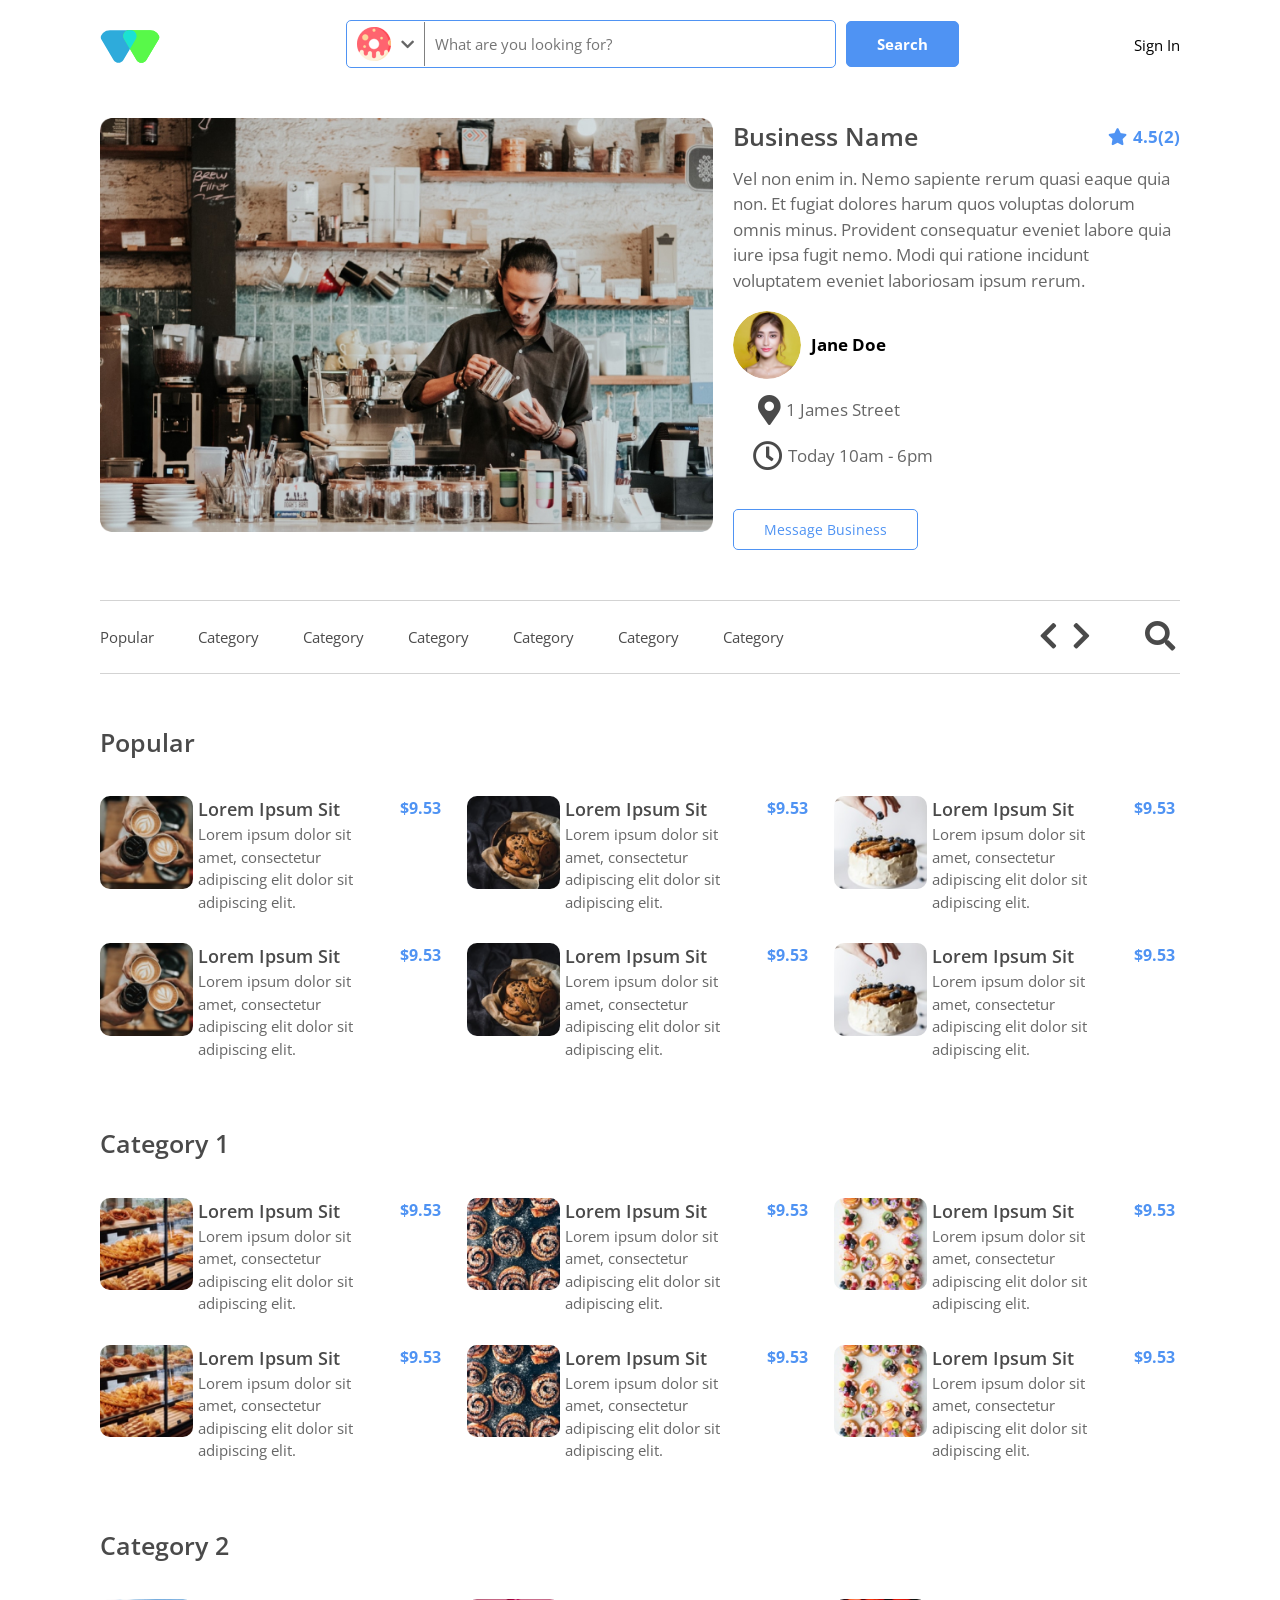
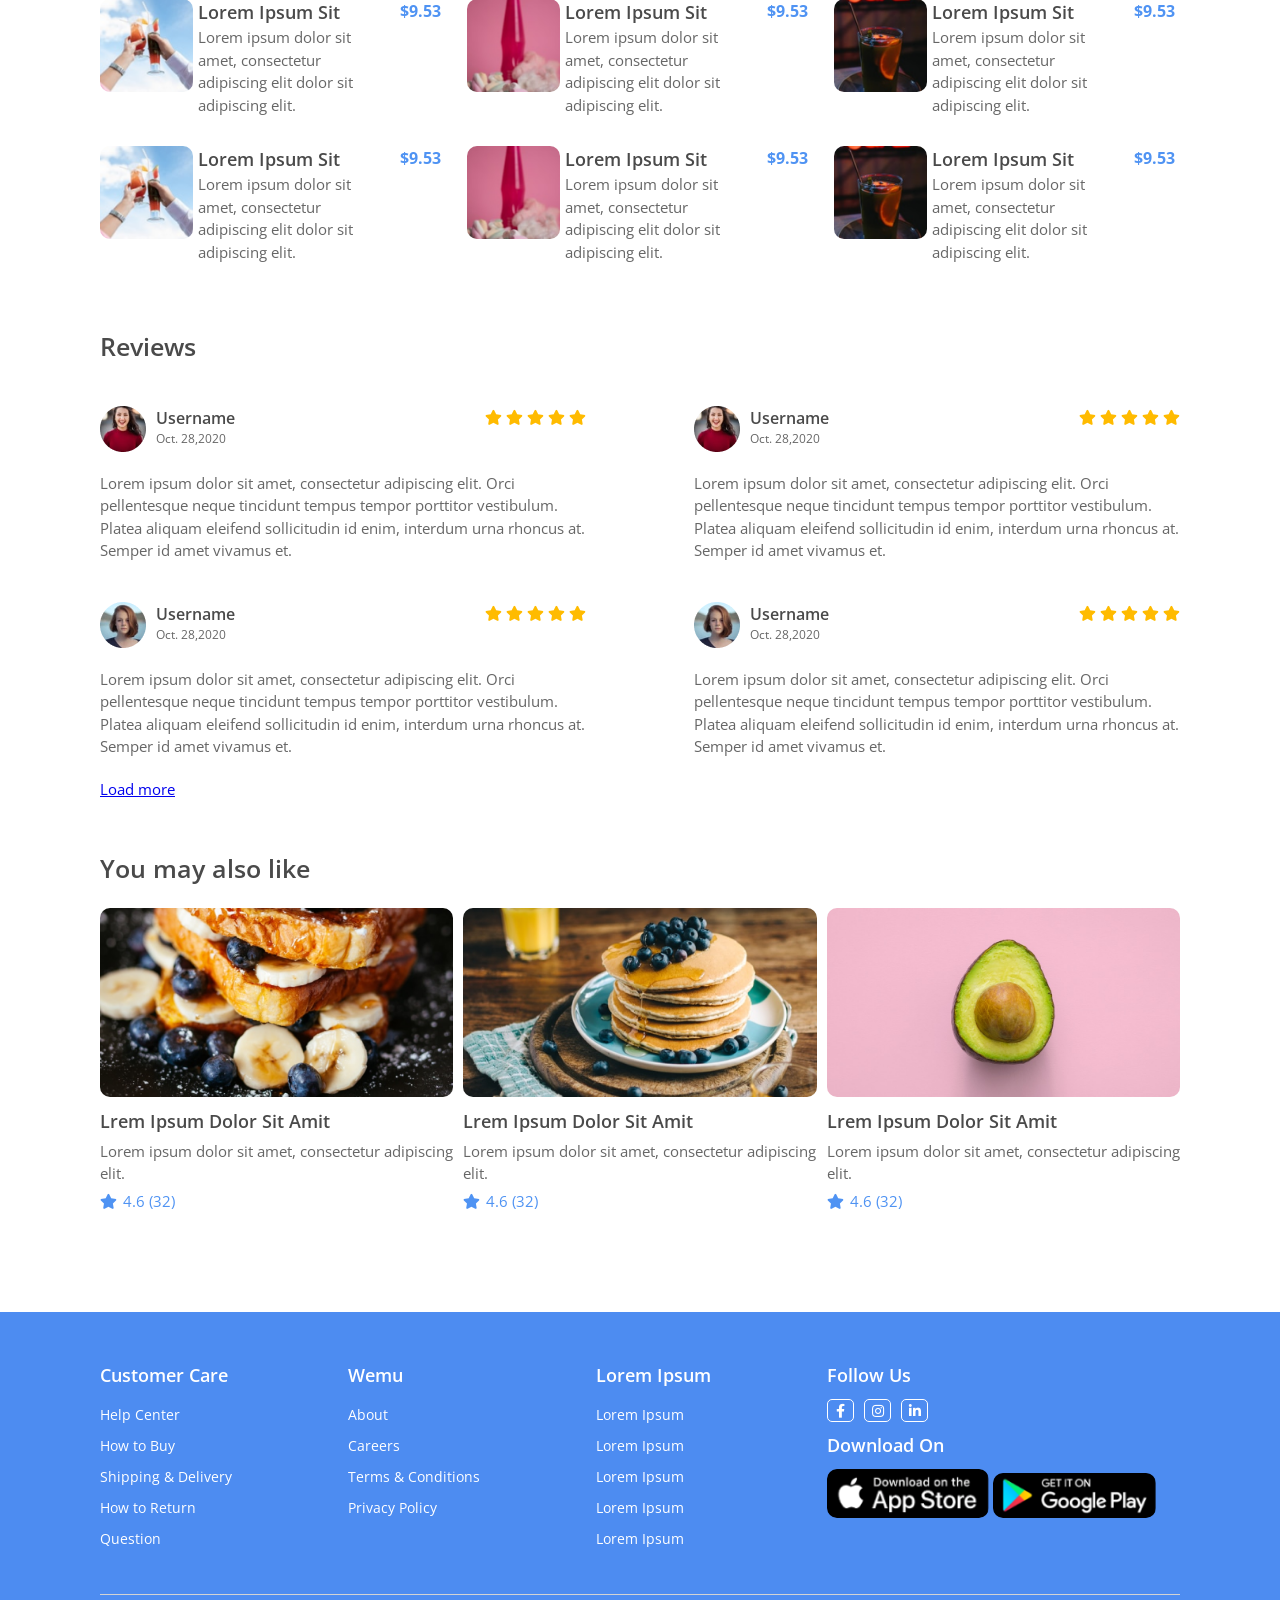
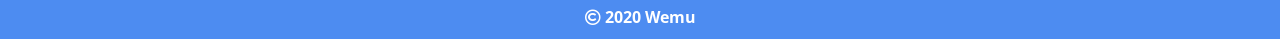
==== commit 58958b93: "fix responsive for smartphone" ====
--- a/index.html
+++ b/index.html
@@ -30,9 +30,17 @@
           <i class="fas fa-chevron-down"></i>
           <input
             type="text"
-            class="header__input__search"
+            class="header__input header__input__search"
             placeholder="What are you looking for?"
           />
+          <span class="header__searchbox__SP">
+            <input
+            type="text"
+            class="header__input"
+            placeholder="Search"
+          />
+            <i class="fas fa-search"></i>
+          </span>
         </div>
         <button class="btn header__btn__search">Search</button>
       </div>
@@ -107,7 +115,7 @@
             <div class="main__feature__content">
               <div class="main__feature__title">
                 <h2>Lorem Ipsum Sit</h2>
-                <p class="main__feature__cost">$9.53</p>
+                <span class="main__feature__cost">$9.53</span>
               </div>
               <p class="main__feature__detail">
                 Lorem ipsum dolor sit amet, consectetur adipiscing elit dolor
@@ -483,6 +491,7 @@
             </p>
           </li>
         </ul>
+        <a href="./">Load more</a>
       </section>
 
       <section class="others">
--- a/styles.css
+++ b/styles.css
@@ -56,7 +56,7 @@
 .fa-chevron-right,
 .fa-chevron-left,
 .fa-search {
-  color: black;
+  color: #4a4a4a;
   font-size: 30px;
   padding-left: 25px;
   padding-right: 5px;
@@ -84,9 +84,12 @@
 .header__logo {
   float: left;
   width: 60px;
+  padding-top: 10px;
 }
 .header__btn__signin {
   float: right;
+  height: 50px;
+  line-height: 50px;
 }
 .header__searchbox {
   display: flex;
@@ -103,8 +106,7 @@
   border-radius: 5px;
   height: 30px;
 }
-
-.header__input__search {
+.header__input {
   padding: 12px 0px;
   padding-left: 10px;
   border-radius: 0px 5px 5px 0px;
@@ -115,6 +117,9 @@
   font-size: 15px;
 }
 
+.header__searchbox__SP {
+  display: none;
+}
 .header__btn__search {
   background-color: #4f93f3;
   border: 1px solid #4f93f3;
@@ -140,9 +145,13 @@
 }
 .info__overview {
   display: flex;
-  justify-content: space-between;
-}
-
+  align-items: flex-start;
+  justify-content: space-between;
+}
+
+.info__rate {
+  align-self: center;
+}
 .info__rating__text {
   color: #4f93f3;
   font-weight: bold;
@@ -427,6 +436,7 @@
 
   /* change components's display */
   .navigation ul .navigation__all {
+    font-weight: bold;
     display: inline;
   }
   .navigation ul .navigation__choice {
@@ -457,6 +467,19 @@
     display: block;
     margin: 20px 0;
   }
+  .header__input__search {
+    display: none;
+  }
+  .header__input {
+    width: 100%;
+  }
+  .header__searchbox__SP {
+    display: flex;
+    justify-content: space-between;
+    align-items: center;
+    width: 100%;
+  
+  }
   .header__dropdown__choice {
     margin: 0;
   }
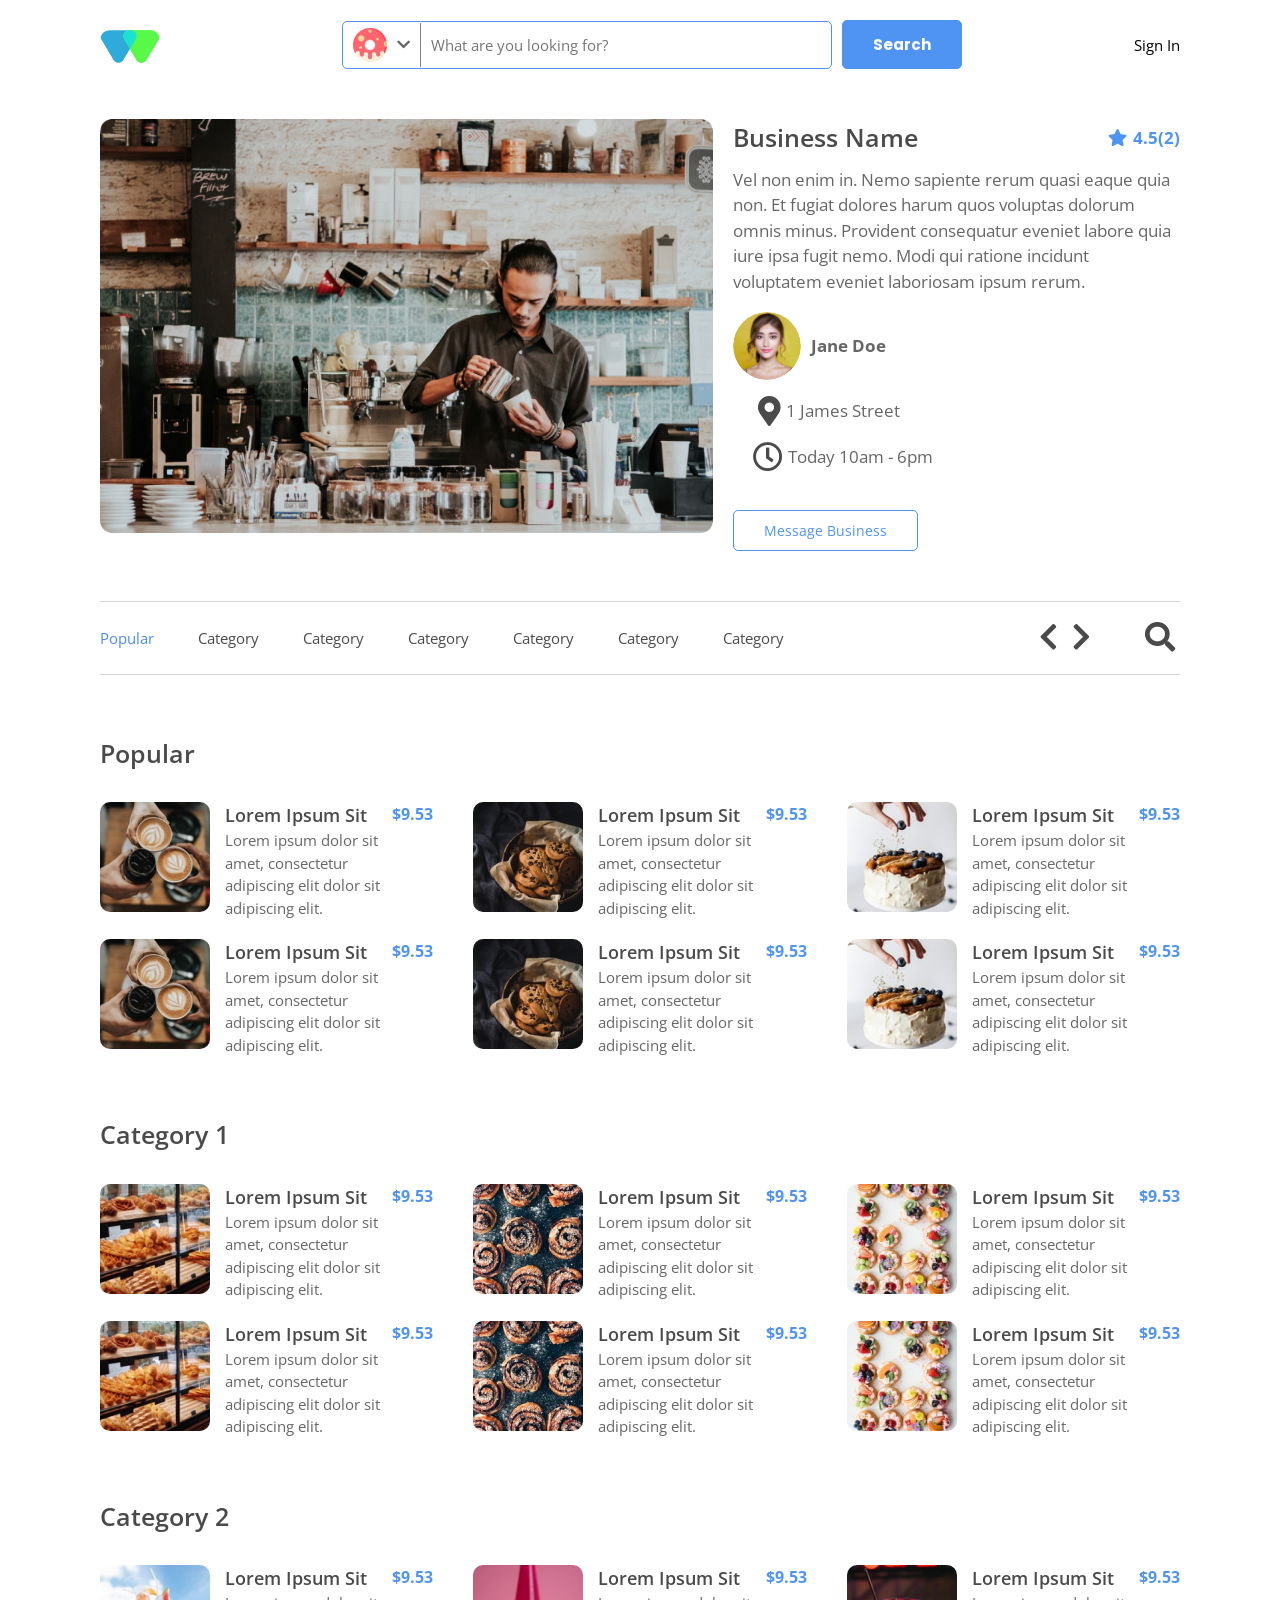
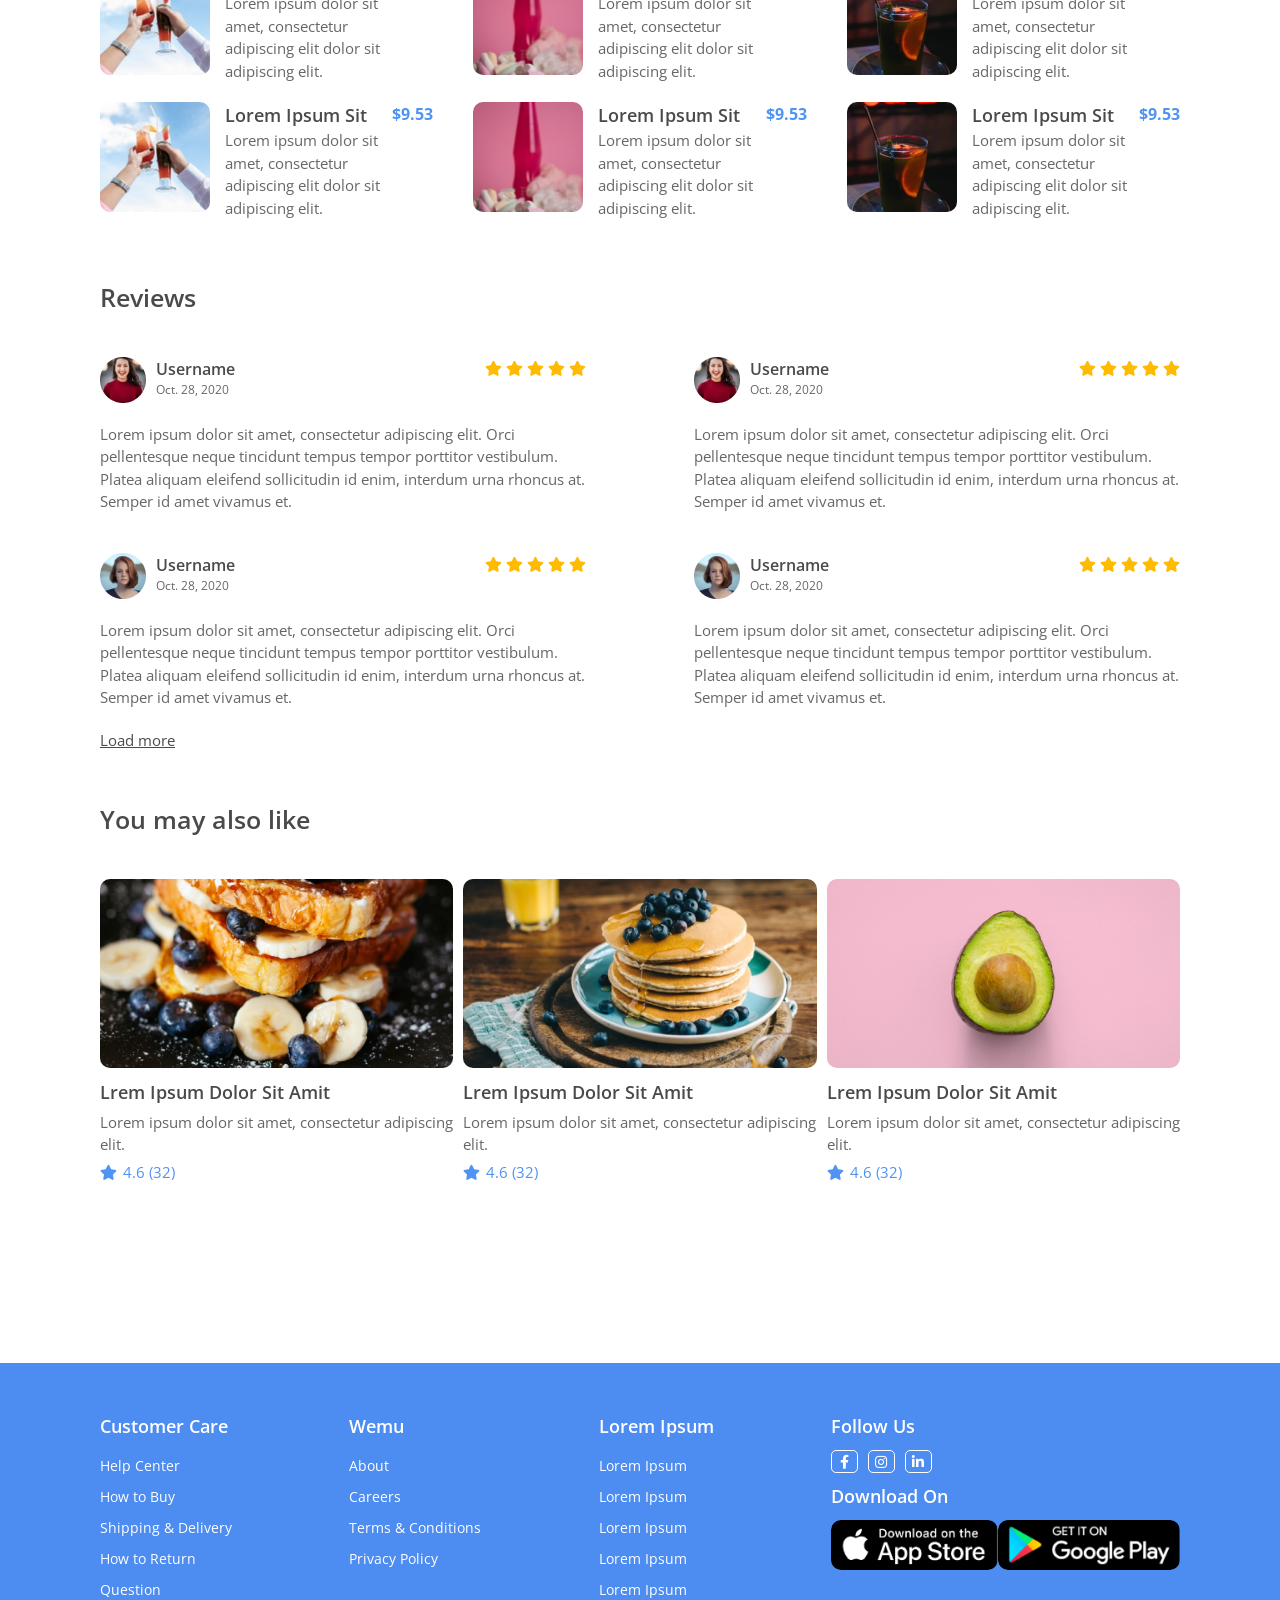
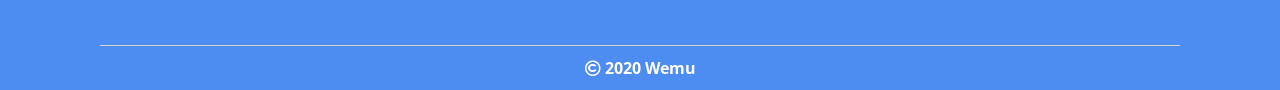
==== commit 737f7f18: "fix responsive for smartphone part 2" ====
--- a/index.html
+++ b/index.html
@@ -7,13 +7,18 @@
       integrity="sha384-B4dIYHKNBt8Bc12p+WXckhzcICo0wtJAoU8YZTY5qE0Id1GSseTk6S+L3BlXeVIU"
       crossorigin="anonymous"
     />
-    <link
-      rel="stylesheet"
-      href="https://fonts.googleapis.com/css2?family=Open+Sans:wght@300&display=swap"
-    />
+    <link rel="preconnect" href="https://fonts.gstatic.com" />
     <link
       rel="stylesheet"
       href="https://fonts.googleapis.com/css2?family=Open+Sans:wght@700&display=swap"
+    />
+    <link
+      href="https://fonts.googleapis.com/css2?family=Open+Sans&display=swap"
+      rel="stylesheet"
+    />
+    <link
+      href="https://fonts.googleapis.com/css2?family=Poppins&display=swap"
+      rel="stylesheet"
     />
     <link rel="stylesheet" href="styles.css" />
     <meta name="viewport" content="width=device-width, initial-scale=1.0" />
@@ -34,11 +39,7 @@
             placeholder="What are you looking for?"
           />
           <span class="header__searchbox__SP">
-            <input
-            type="text"
-            class="header__input"
-            placeholder="Search"
-          />
+            <input type="text" class="header__input" placeholder="Search" />
             <i class="fas fa-search"></i>
           </span>
         </div>
@@ -80,14 +81,14 @@
 
     <nav class="navigation">
       <ul>
-        <li class="navigation__all">All</li>
-        <li class="navigation__choice">Popular</li>
-        <li class="navigation__choice">Category</li>
-        <li class="navigation__choice">Category</li>
-        <li class="navigation__choice">Category</li>
-        <li class="navigation__choice">Category</li>
-        <li class="navigation__choice">Category</li>
-        <li class="navigation__choice">Category</li>
+        <li class="navigation__all"><a href="./">All</a></li>
+        <li class="navigation__choice active"><a href="./">Popular</a></li>
+        <li class="navigation__choice"><a href="./">Category</a></li>
+        <li class="navigation__choice"><a href="./">Category</a></li>
+        <li class="navigation__choice"><a href="./">Category</a></li>
+        <li class="navigation__choice"><a href="./">Category</a></li>
+        <li class="navigation__choice"><a href="./">Category</a></li>
+        <li class="navigation__choice"><a href="./">Category</a></li>
       </ul>
       <div class="navigation__btn">
         <span class="navigation__direction">
@@ -400,7 +401,7 @@
                 <img src="images/img_customer01.png" />
                 <div>
                   <h3>Username</h3>
-                  <p class="review__content__date">Oct. 28,2020</p>
+                  <p class="review__content__date">Oct. 28, 2020</p>
                 </div>
               </div>
               <p>
@@ -424,7 +425,7 @@
                 <img src="images/img_customer01.png" />
                 <div>
                   <h3>Username</h3>
-                  <p class="review__content__date">Oct. 28,2020</p>
+                  <p class="review__content__date">Oct. 28, 2020</p>
                 </div>
               </div>
               <p>
@@ -448,7 +449,7 @@
                 <img src="images/img_customer02.png" />
                 <div>
                   <h3>Username</h3>
-                  <p class="review__content__date">Oct. 28,2020</p>
+                  <p class="review__content__date">Oct. 28, 2020</p>
                 </div>
               </div>
               <p>
@@ -472,7 +473,7 @@
                 <img src="images/img_customer02.png" />
                 <div>
                   <h3>Username</h3>
-                  <p class="review__content__date">Oct. 28,2020</p>
+                  <p class="review__content__date">Oct. 28, 2020</p>
                 </div>
               </div>
               <p>
@@ -585,7 +586,9 @@
           </div>
           <h3>Download On</h3>
           <div class="footer__download">
-            <a href="./"><img src="images/img_download_apple.png" /></a>
+            <a href="./" class="footer__download__apple"
+              ><img src="images/img_download_apple.png"
+            /></a>
             <a href="./"><img src="images/img_download_gg.png" /></a>
           </div>
         </div>
--- a/styles.css
+++ b/styles.css
@@ -5,6 +5,7 @@
 }
 body {
   margin: 10px auto;
+  margin-bottom: 0px;
   width: 100%;
   max-width: 1400px;
   font-size: 15px;
@@ -42,7 +43,7 @@
   display: flex;
   align-items: center;
   padding: 12px 30px;
-  font-family: "Open Sans", sans-serif;
+  font-family: "Poppins", sans-serif;
   font-size: 15px;
 }
 .fa-star {
@@ -170,7 +171,6 @@
 .info__name__text {
   font-weight: bold;
   padding-left: 10px;
-  color: black;
 }
 .info__name img {
   border-radius: 50%;
@@ -182,6 +182,7 @@
   background-color: white;
   color: #4f93f3;
   border: 1px solid #4f93f3;
+  font-family: "Open Sans", sans-serif;
 }
 /* navigation layout*/
 .navigation {
@@ -193,22 +194,31 @@
   border-bottom: 1px solid lightgrey;
   color: #4a4a4a;
   margin: 40px 100px;
+  margin-bottom: 60px;
   padding: 20px 0px;
 }
 .navigation ul li {
   display: inline;
   padding: 0px 20px;
 }
+.navigation ul li a {
+  text-decoration: none;
+  color: #4a4a4a;
+}
+.navigation ul li.active a {
+  color: #4d8cf1;
+}
+.navigation ul li.active {
+  padding-left: 0;
+}
+.navigation ul li a:hover {
+  color: #4d8cf1;
+}
 .navigation ul .navigation__all {
   display: none;
-  padding: 0;
-}
-.navigation ul li:nth-child(2) {
-  padding-left: 0;
-}
-.navigation ul li:last-child {
-  padding-right: 0;
-}
+  padding-left: 10px;
+}
+
 .navigation__direction {
   padding-right: 20px;
 }
@@ -232,20 +242,22 @@
   justify-content: space-between;
 }
 .main__content ul li {
-  width: 32%;
-  margin: 15px 0px;
+  flex-grow: 1;
+  width: calc(100% * (1 / 3) - 40px - 1px);
+  margin: 10px 0px;
+}
+.main__content ul li:nth-child(3n-1) {
+  margin: 10px 40px;
 }
 .main__feature {
   display: flex;
 }
 .main__feature__image {
-  flex: 60%;
-}
-.main__feature__image img {
-  width: 100%;
-}
+  padding-right: 5px;
+}
+
 .main__feature__content {
-  padding: 0px 5px;
+  padding-left: 10px;
 }
 .main__feature__title {
   display: flex;
@@ -293,6 +305,9 @@
 .review__content__date {
   font-size: 12px;
 }
+.main__review a {
+  color: #4a4a4a;
+}
 /* you may also like part layout*/
 .others {
   margin: 50px 0px;
@@ -300,6 +315,8 @@
 .others ul {
   display: flex;
   justify-content: space-between;
+  margin: 40px 0px;
+  padding-bottom: 80px;
 }
 .others ul li {
   padding: 0px 5px;
@@ -358,9 +375,11 @@
 .footer__contact__icon:nth-child(2) {
   margin: 0px 10px;
 }
+.footer__download {
+  display: flex;
+}
 .footer__download img {
-  width: 46%;
-  height: fit-content;
+  width: 100%;
 }
 .footer__line {
   border: none;
@@ -372,31 +391,49 @@
   font-size: 16px;
 }
 
-@media only screen and (max-width: 375px) {
+@media only screen and (min-width: 320px) and (max-width: 480px) {
   /* general reset */
+  body {
+    font-family: "Poppins", sans-serif;
+  }
   h1 {
     padding: 10px 0px;
-    font-size: 20px;
+    font-size: 18px;
+    font-weight: bold;
   }
   h2 {
     font-size: 16px;
-  }
-
+    font-weight: bold;
+  }
   /* reset layout */
   header,
   .info,
-  main,
-  .footer__container {
-    margin: 0px 10px;
+  main {
+    margin: 0px 15px;
   }
 
   .navigation {
-    margin: 20px 20px;
+    margin: 30px 15px;
   }
   /* reset components's layout */
+  main h1 {
+    margin: 15px 0px 10px;
+    margin-top: 15px;
+  }
+  .main__content,
+  .main__review,.others {
+    margin: 0px;
+  }
+  .others {
+    margin-top: 30px;
+  }
   .main__review ul li,
   .others ul li {
     margin: 10px 0px;
+  }
+  .footer__container {
+    margin: 0;
+    padding: 0px 10px;
   }
   .footer__container__info {
     margin: 10px 0px;
@@ -418,8 +455,7 @@
   .info__content,
   .main__content ul li,
   .main__review ul li,
-  .others ul li,
-  .footer__container {
+  .others ul li {
     padding: 0;
     width: 100%;
   }
@@ -428,13 +464,32 @@
     padding: 10px 30%;
     margin: 20px auto;
   }
-
+  .info__content h1,
+  .info__name__text {
+    font-size: 22px;
+  }
+
+  .main__feature__cost {
+    font-size: 14px;
+  }
   .main__feature__detail {
     width: 100%;
-    font-size: 13px;
-  }
-
-  /* change components's display */
+    font-size: 12px;
+  }
+  .main__content ul li,
+  .main__content ul li:nth-child(3n-1) {
+    margin: 15px 0px;
+  }
+  .others h1 {
+    font-size: 22px;
+  }
+  .others ul {
+    margin-top: 0px;
+  }
+  .others ul li {
+    margin-bottom: 30px;
+  }
+  /* change nav bar */
   .navigation ul .navigation__all {
     font-weight: bold;
     display: inline;
@@ -471,14 +526,17 @@
     display: none;
   }
   .header__input {
+    font-family: "Poppins", sans-serif;
     width: 100%;
+    padding-top: 11px;
+    padding-bottom: 11px;
   }
   .header__searchbox__SP {
     display: flex;
     justify-content: space-between;
     align-items: center;
     width: 100%;
-  
+    padding: 0px 5px;
   }
   .header__dropdown__choice {
     margin: 0;
@@ -487,3 +545,26 @@
     display: none;
   }
 }
+@media only screen and (min-width: 768px) and (max-width: 1024px) {
+  header,
+  .info,
+  main,
+  .footer__container {
+    margin: 20px;
+  }
+  .main__content ul li:nth-child(3n-1) {
+    margin: 15px 0;
+  }
+  .main__content ul li:nth-child(odd) {
+    margin-right: 20px;
+  }
+  .header__input {
+    width: 200px;
+  }
+  .navigation {
+    margin: 20px 20px;
+  }
+  .main__content ul li {
+    width: calc(100% * (1 / 2) - 30px - 1px);
+  }
+}
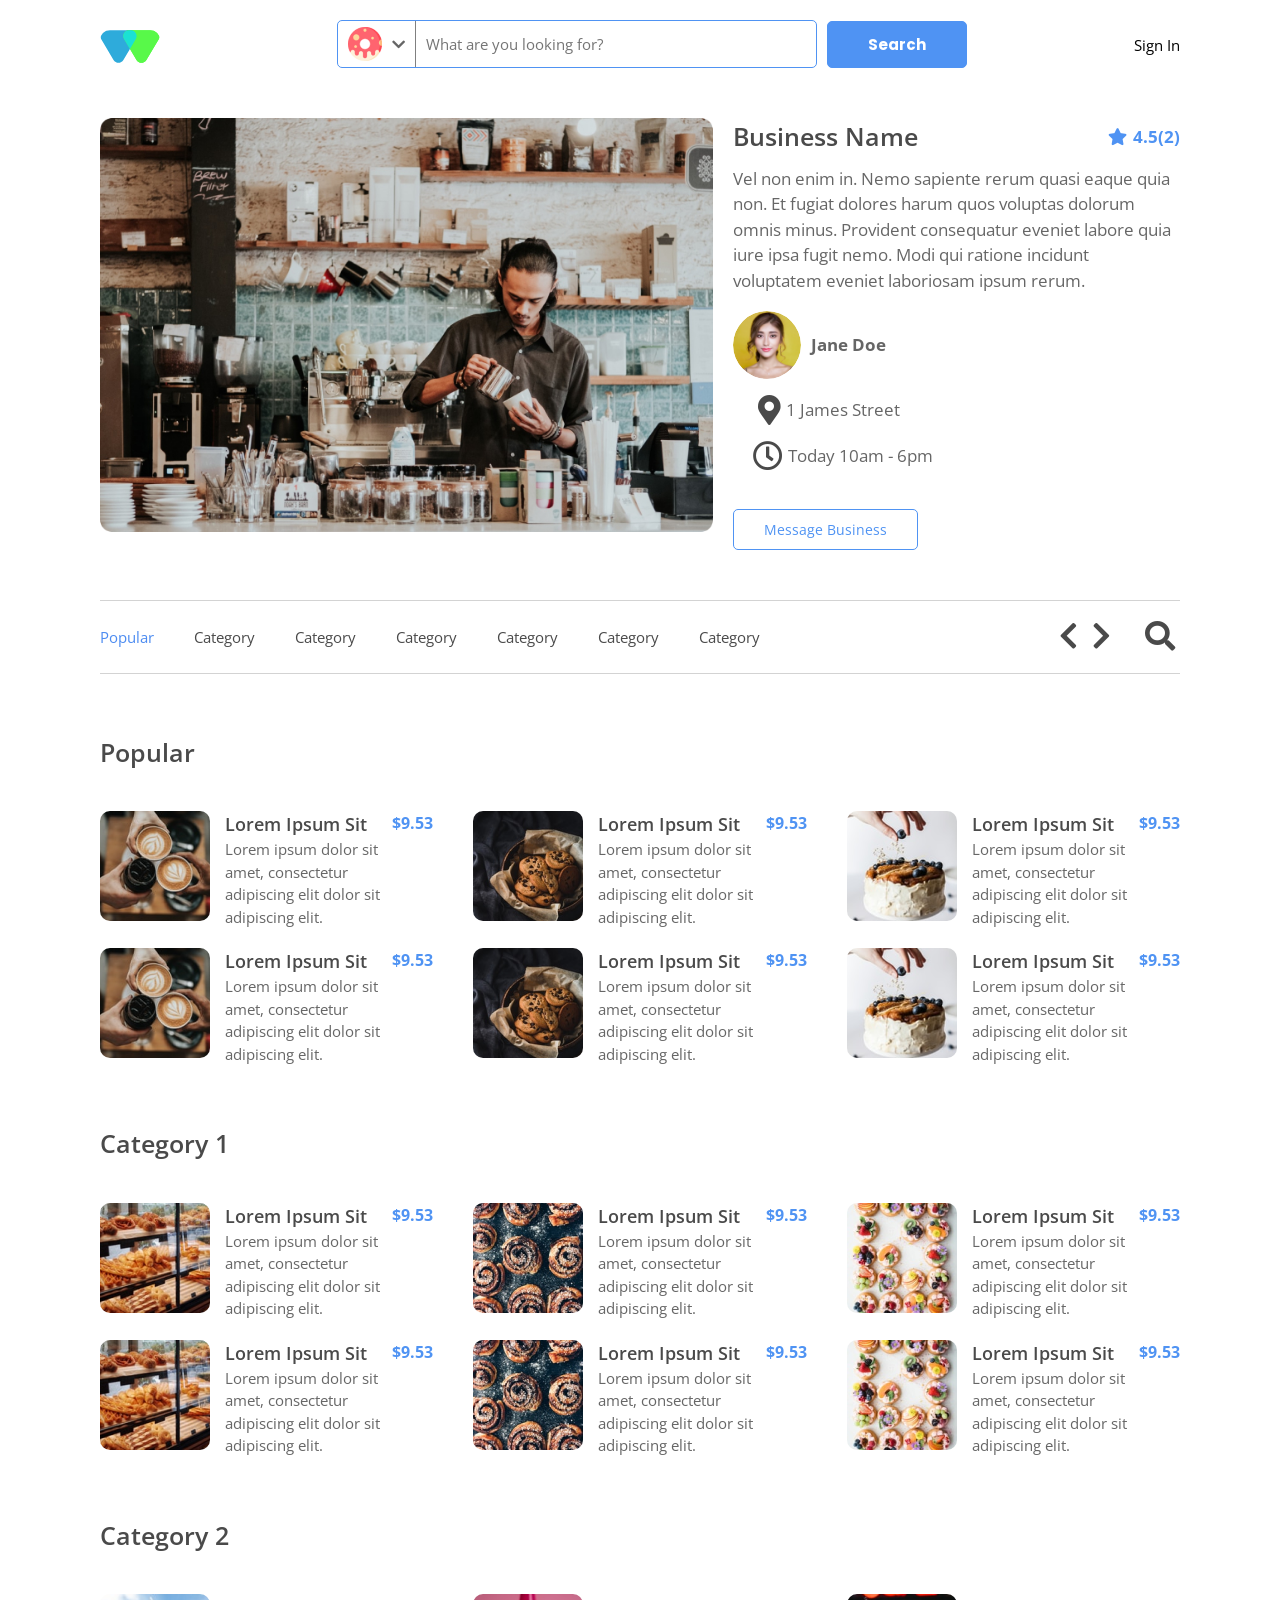
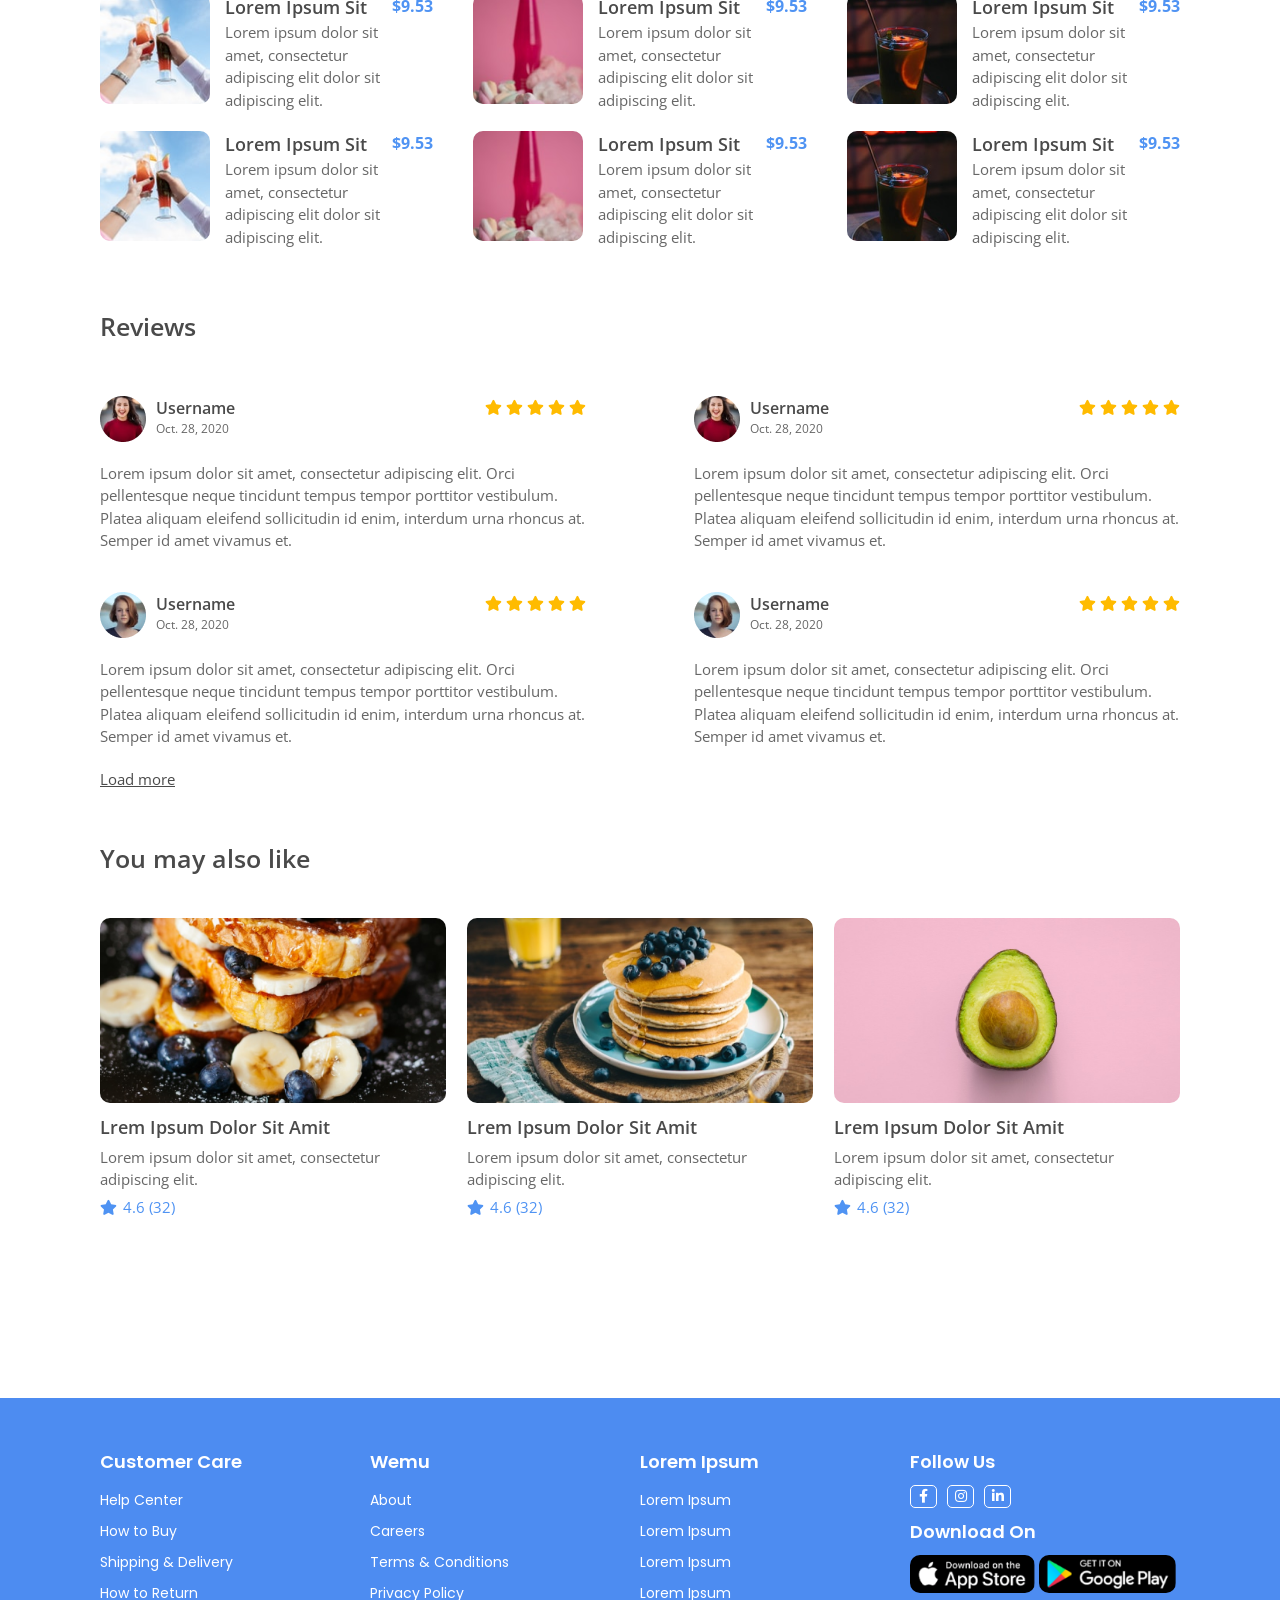
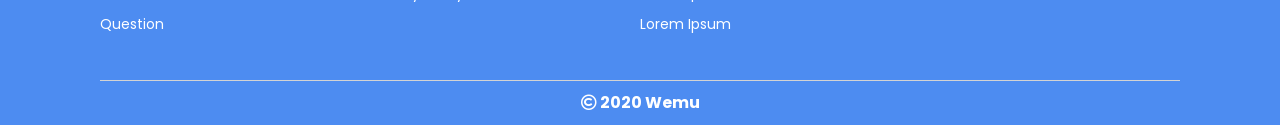
==== commit eb3ea8b8: "basic responsive for tablet" ====
--- a/index.html
+++ b/index.html
@@ -63,18 +63,20 @@
           eveniet labore quia iure ipsa fugit nemo. Modi qui ratione incidunt
           voluptatem eveniet laboriosam ipsum rerum.
         </p>
-        <div class="info__name">
-          <img src="images/img_avatar.png" />
-          <span class="info__name__text"> Jane Doe </span>
-        </div>
-        <div class="info__address">
-          <i class="fas fa-map-marker-alt"></i> 1 James Street
-        </div>
-        <div class="info__time">
-          <i class="far fa-clock"></i> Today 10am - 6pm
-        </div>
-        <div>
-          <button class="btn info__btn__message">Message Business</button>
+        <div class="info__contact">
+          <div class="info__name">
+            <img src="images/img_avatar.png" />
+            <span class="info__name__text"> Jane Doe </span>
+          </div>
+          <div class="info__address">
+            <i class="fas fa-map-marker-alt"></i> 1 James Street
+          </div>
+          <div class="info__time">
+            <i class="far fa-clock"></i> Today 10am - 6pm
+          </div>
+          <div>
+            <button class="btn info__btn__message">Message Business</button>
+          </div>
         </div>
       </div>
     </section>
@@ -586,9 +588,7 @@
           </div>
           <h3>Download On</h3>
           <div class="footer__download">
-            <a href="./" class="footer__download__apple"
-              ><img src="images/img_download_apple.png"
-            /></a>
+            <a href="./"> <img src="images/img_download_apple.png" /> </a>
             <a href="./"><img src="images/img_download_gg.png" /></a>
           </div>
         </div>
--- a/styles.css
+++ b/styles.css
@@ -42,7 +42,8 @@
   border-radius: 5px;
   display: flex;
   align-items: center;
-  padding: 12px 30px;
+  justify-content: center;
+  padding: 11px 40px;
   font-family: "Poppins", sans-serif;
   font-size: 15px;
 }
@@ -74,6 +75,9 @@
 .fa-linkedin-in {
   color: white;
 }
+input:focus {
+  border: white;
+}
 /* header layout */
 header {
   margin: 20px 100px;
@@ -101,17 +105,17 @@
   display: flex;
   align-items: center;
   margin: 0px 10px;
-  padding: 8px 0px;
-  padding-left: 10px;
+  padding: 8px 10px;
+  width: 47%;
   border: 1px solid #4f93f3;
   border-radius: 5px;
   height: 30px;
 }
 .header__input {
-  padding: 12px 0px;
+  padding: 13px 0px;
   padding-left: 10px;
   border-radius: 0px 5px 5px 0px;
-  width: 400px;
+  width: 100%;
   border: none;
   border-left: 1px solid grey;
   font-family: "Open Sans", sans-serif;
@@ -143,6 +147,8 @@
 }
 .info__picture img {
   width: 100%;
+  max-width: 740px;
+  height: auto;
 }
 .info__overview {
   display: flex;
@@ -199,7 +205,7 @@
 }
 .navigation ul li {
   display: inline;
-  padding: 0px 20px;
+  padding: 0px 18px;
 }
 .navigation ul li a {
   text-decoration: none;
@@ -217,10 +223,6 @@
 .navigation ul .navigation__all {
   display: none;
   padding-left: 10px;
-}
-
-.navigation__direction {
-  padding-right: 20px;
 }
 .navigation__dropbox {
   display: none;
@@ -231,7 +233,7 @@
   margin-bottom: 100px;
 }
 main h1 {
-  margin: 20px 0px;
+  margin: 30px 0px;
 }
 .main__content {
   margin: 50px 0px;
@@ -315,11 +317,13 @@
 .others ul {
   display: flex;
   justify-content: space-between;
+  flex-wrap: wrap;
   margin: 40px 0px;
   padding-bottom: 80px;
 }
 .others ul li {
   padding: 0px 5px;
+  width: 32%;
 }
 .others ul li:first-child {
   padding-left: 0;
@@ -345,14 +349,18 @@
   background-color: #4d8cf1;
   font-size: 14px;
   color: white;
+  font-family: "Poppins", sans-serif;
 }
 .footer__container {
   display: flex;
   justify-content: space-between;
+  flex-wrap: wrap;
   margin: 0px 100px;
   padding: 40px 0px;
 }
-
+.footer__container__info {
+  width: 25%;
+}
 footer h3 {
   padding: 10px 0px;
   color: white;
@@ -367,7 +375,6 @@
 }
 .footer__contact__icon {
   width: 25px;
-
   border-radius: 5px;
   border: 1px solid white;
   text-align: center;
@@ -379,7 +386,7 @@
   display: flex;
 }
 .footer__download img {
-  width: 100%;
+  width: 97%;
 }
 .footer__line {
   border: none;
@@ -391,7 +398,50 @@
   font-size: 16px;
 }
 
-@media only screen and (min-width: 320px) and (max-width: 480px) {
+@media only screen and (max-width: 1024px) {
+  /* change nav bar */
+  .navigation ul .navigation__all {
+    font-weight: bold;
+    display: inline;
+  }
+  .navigation ul .navigation__choice {
+    display: none;
+  }
+
+  .navigation__dropbox {
+    display: inline;
+  }
+  .navigation__search {
+    display: none;
+  }
+  .navigation__direction {
+    display: none;
+  }
+  /*change layout components*/
+  .info {
+    flex-direction: column;
+    justify-content: center;
+    align-items: center;
+    font-size: 15px;
+  }
+  .info__content {
+    padding: 0;
+  }
+  .main__content ul li {
+    width: 45%;
+  }
+  .others ul li {
+    width: 45%;
+  }
+  .others ul li:last-child {
+    padding: 20px 0px;
+  }
+  .btn {
+    padding-left: 20px;
+    padding-right: 20px;
+  }
+}
+@media only screen and (max-width: 767px) {
   /* general reset */
   body {
     font-family: "Poppins", sans-serif;
@@ -405,6 +455,53 @@
     font-size: 16px;
     font-weight: bold;
   }
+}
+@media only screen and (min-width: 768px) and (max-width: 1024px) {
+  header,
+  .info,
+  main,
+  .footer__container {
+    margin: 30px;
+  }
+  .main__content ul li:nth-child(3n-1) {
+    margin: 15px 0;
+  }
+  .main__content ul li:nth-child(odd) {
+    margin-right: 20px;
+  }
+  .navigation {
+    margin: 20px 30px;
+  }
+
+  .info__contact {
+    display: flex;
+    justify-content: space-between;
+    align-items: center;
+  }
+  .info__btn__message {
+    margin: 0;
+  }
+  .info__picture {
+    padding-bottom: 30px;
+  }
+  .footer__container__info {
+    width: 50%;
+  }
+}
+@media only screen and (min-width: 320px) and (max-width: 480px) {
+  /* general reset */
+  /* body {
+    font-family: "Poppins", sans-serif;
+  }
+  h1 {
+    padding: 10px 0px;
+    font-size: 18px;
+    font-weight: bold;
+  }
+  h2 {
+    font-size: 16px;
+    font-weight: bold;
+  } */
   /* reset layout */
   header,
   .info,
@@ -421,7 +518,8 @@
     margin-top: 15px;
   }
   .main__content,
-  .main__review,.others {
+  .main__review,
+  .others {
     margin: 0px;
   }
   .others {
@@ -433,13 +531,16 @@
   }
   .footer__container {
     margin: 0;
-    padding: 0px 10px;
+    padding: 0px 15px;
   }
   .footer__container__info {
     margin: 10px 0px;
   }
   .footer__line {
     margin: 0;
+  }
+  .footer__container__info {
+    width: 100%;
   }
   /* reset components using flex */
   .info,
@@ -459,16 +560,17 @@
     padding: 0;
     width: 100%;
   }
-
   .info__btn__message {
-    padding: 10px 30%;
+    width: 100%;
     margin: 20px auto;
   }
   .info__content h1,
   .info__name__text {
     font-size: 22px;
   }
-
+  .main__feature__image img {
+    width: 90px;
+  }
   .main__feature__cost {
     font-size: 14px;
   }
@@ -490,7 +592,7 @@
     margin-bottom: 30px;
   }
   /* change nav bar */
-  .navigation ul .navigation__all {
+  /* .navigation ul .navigation__all {
     font-weight: bold;
     display: inline;
   }
@@ -506,9 +608,13 @@
   }
   .navigation__direction {
     display: none;
-  }
+  } */
 
   /* reset header */
+  .fa-search {
+    font-size: 20px;
+    padding: 0;
+  }
   .header__line:after {
     clear: both;
     display: block;
@@ -519,16 +625,16 @@
   }
   .header__searchbox {
     clear: both;
-    display: block;
+    display: flex;
     margin: 20px 0;
+    width: 100%;
   }
   .header__input__search {
     display: none;
   }
   .header__input {
     font-family: "Poppins", sans-serif;
-    width: 100%;
-    padding-top: 11px;
+    padding-top: 11.5px;
     padding-bottom: 11px;
   }
   .header__searchbox__SP {
@@ -536,35 +642,12 @@
     justify-content: space-between;
     align-items: center;
     width: 100%;
-    padding: 0px 5px;
   }
   .header__dropdown__choice {
     margin: 0;
+    width: 100%;
   }
   .header__btn__search {
     display: none;
   }
 }
-@media only screen and (min-width: 768px) and (max-width: 1024px) {
-  header,
-  .info,
-  main,
-  .footer__container {
-    margin: 20px;
-  }
-  .main__content ul li:nth-child(3n-1) {
-    margin: 15px 0;
-  }
-  .main__content ul li:nth-child(odd) {
-    margin-right: 20px;
-  }
-  .header__input {
-    width: 200px;
-  }
-  .navigation {
-    margin: 20px 20px;
-  }
-  .main__content ul li {
-    width: calc(100% * (1 / 2) - 30px - 1px);
-  }
-}
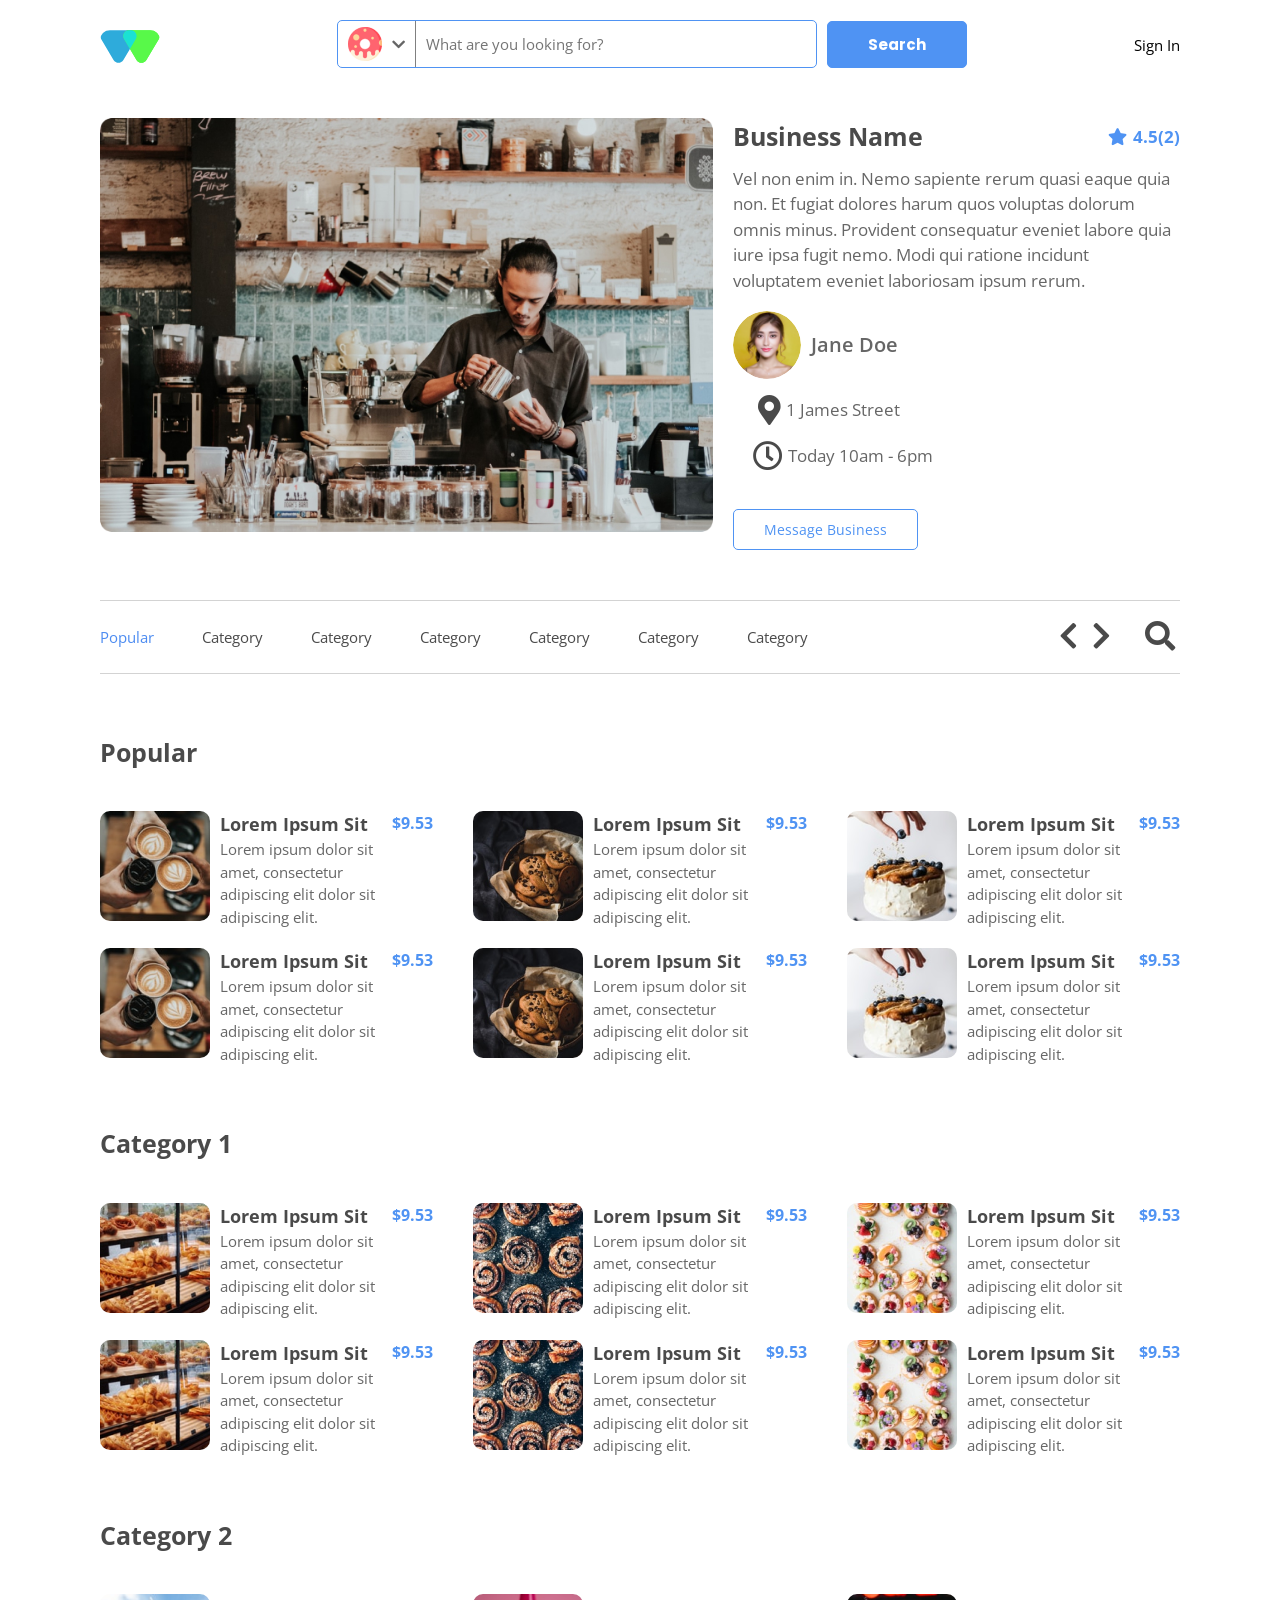
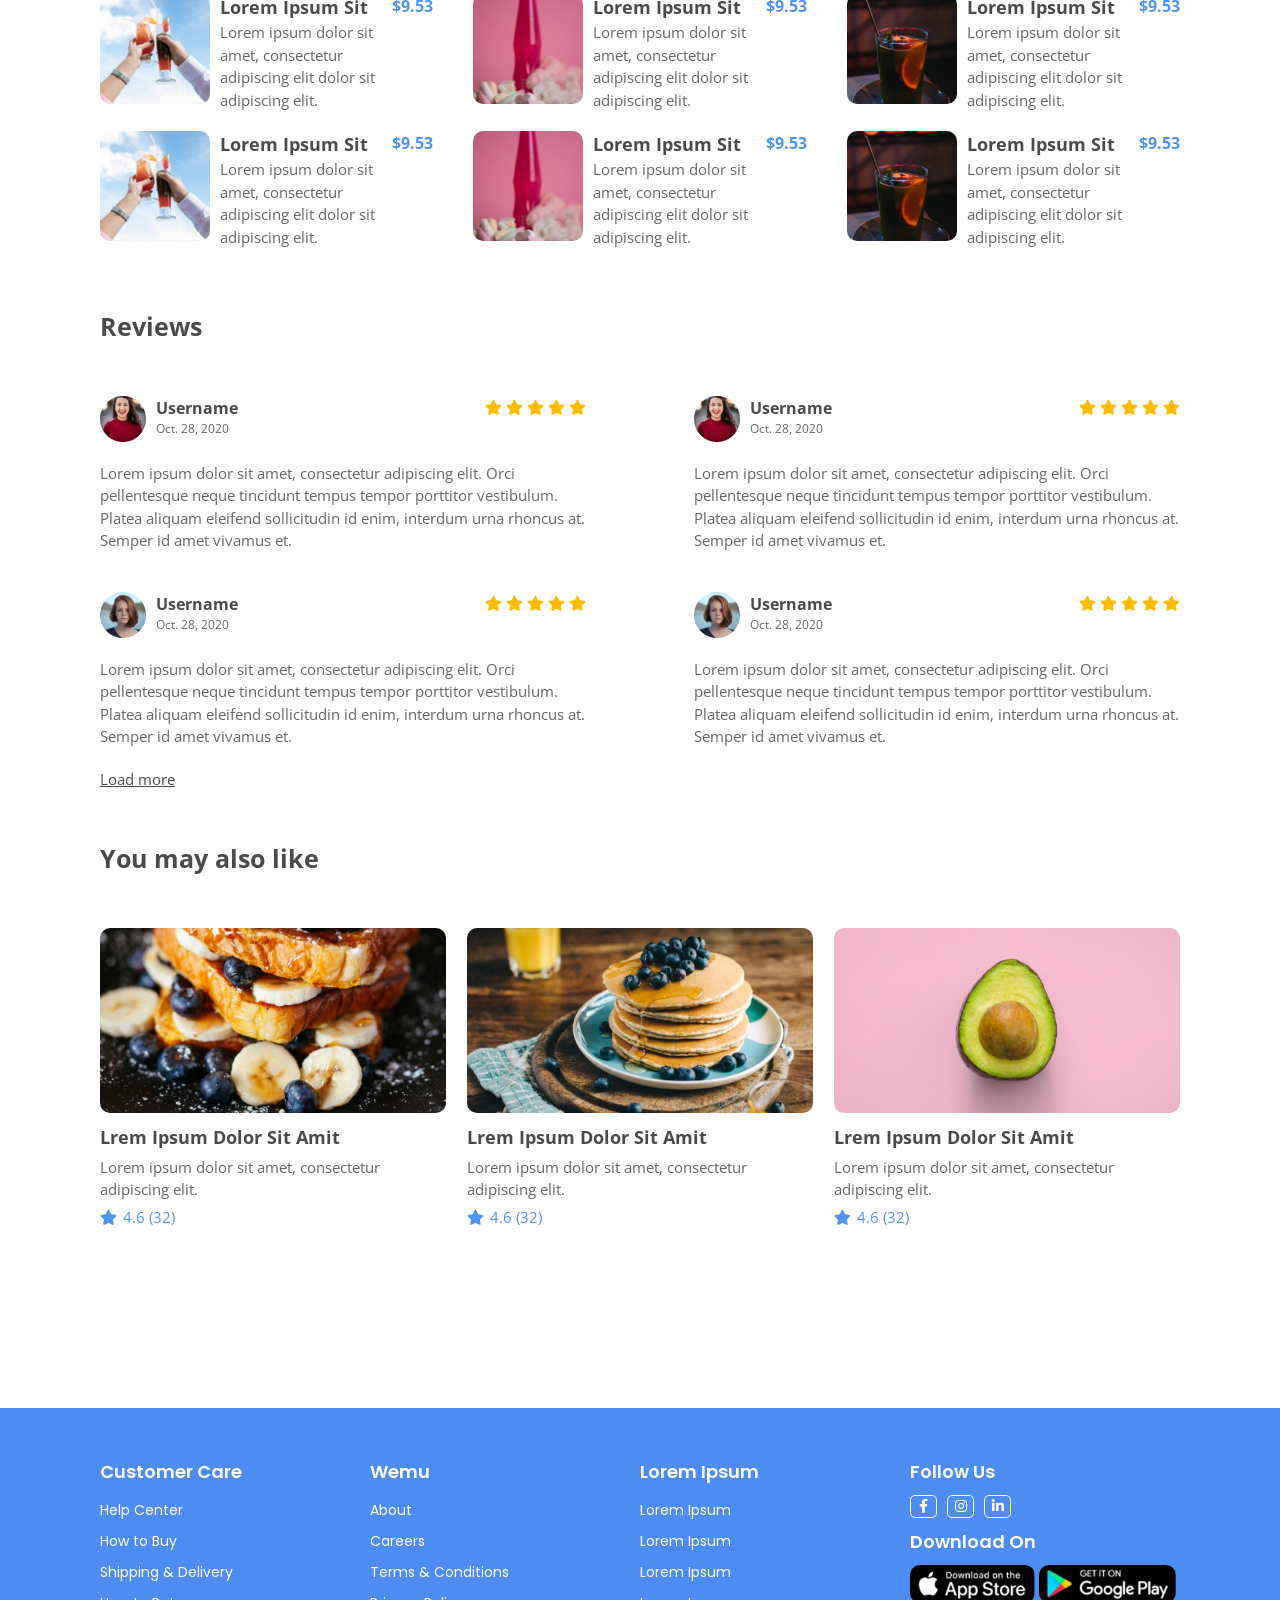
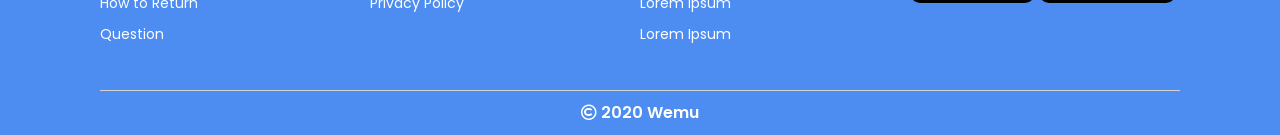
==== commit d05941d3: "adjust text input and font style" ====
--- a/index.html
+++ b/index.html
@@ -8,18 +8,16 @@
       crossorigin="anonymous"
     />
     <link rel="preconnect" href="https://fonts.gstatic.com" />
+
     <link
-      rel="stylesheet"
-      href="https://fonts.googleapis.com/css2?family=Open+Sans:wght@700&display=swap"
-    />
-    <link
-      href="https://fonts.googleapis.com/css2?family=Open+Sans&display=swap"
+      href="https://fonts.googleapis.com/css2?family=Open+Sans:wght@400;600;700&display=swap"
       rel="stylesheet"
     />
     <link
-      href="https://fonts.googleapis.com/css2?family=Poppins&display=swap"
+      href="https://fonts.googleapis.com/css2?family=Poppins:wght@400;600;700&display=swap"
       rel="stylesheet"
     />
+
     <link rel="stylesheet" href="styles.css" />
     <meta name="viewport" content="width=device-width, initial-scale=1.0" />
   </head>
--- a/styles.css
+++ b/styles.css
@@ -25,7 +25,7 @@
 h2,
 h3 {
   color: #4a4a4a;
-  font-weight: 600;
+  font-weight: 700;
 }
 h1 {
   font-style: normal;
@@ -33,6 +33,7 @@
 }
 h2 {
   font-size: 18px;
+  padding-right: 5px;
 }
 h3 {
   font-size: 16px;
@@ -76,7 +77,7 @@
   color: white;
 }
 input:focus {
-  border: white;
+  outline: none;
 }
 /* header layout */
 header {
@@ -175,8 +176,9 @@
   padding: 8px 0px;
 }
 .info__name__text {
-  font-weight: bold;
+  font-weight: 600;
   padding-left: 10px;
+  font-size: 20px;
 }
 .info__name img {
   border-radius: 50%;
@@ -205,7 +207,7 @@
 }
 .navigation ul li {
   display: inline;
-  padding: 0px 18px;
+  padding: 0px 22px;
 }
 .navigation ul li a {
   text-decoration: none;
@@ -259,7 +261,7 @@
 }
 
 .main__feature__content {
-  padding-left: 10px;
+  padding-left: 5px;
 }
 .main__feature__title {
   display: flex;
@@ -318,11 +320,10 @@
   display: flex;
   justify-content: space-between;
   flex-wrap: wrap;
-  margin: 40px 0px;
+  padding-top: 20px;
   padding-bottom: 80px;
 }
 .others ul li {
-  padding: 0px 5px;
   width: 32%;
 }
 .others ul li:first-child {
@@ -333,6 +334,7 @@
 }
 .others__post__image img {
   width: 100%;
+  max-width: 447px;
 }
 
 .others__post__title {
@@ -365,6 +367,7 @@
   padding: 10px 0px;
   color: white;
   font-size: 18px;
+  font-weight: 600;
 }
 
 footer li {
@@ -394,30 +397,13 @@
   margin: 0px 100px;
   padding: 10px 0px;
   text-align: center;
-  font-weight: bold;
+  font-weight: 600;
   font-size: 16px;
 }
 
-@media only screen and (max-width: 1024px) {
-  /* change nav bar */
-  .navigation ul .navigation__all {
-    font-weight: bold;
-    display: inline;
-  }
-  .navigation ul .navigation__choice {
-    display: none;
-  }
-
-  .navigation__dropbox {
-    display: inline;
-  }
-  .navigation__search {
-    display: none;
-  }
-  .navigation__direction {
-    display: none;
-  }
-  /*change layout components*/
+/* responsive general layout */
+@media only screen and (max-width: 1199.98px) {
+  /*change info layout */
   .info {
     flex-direction: column;
     justify-content: center;
@@ -426,53 +412,61 @@
   }
   .info__content {
     padding: 0;
-  }
-  .main__content ul li {
+    width: 100%;
+  }
+  /* change nav bar */
+  .navigation ul .navigation__all {
+    font-weight: bold;
+    display: inline;
+  }
+  .navigation ul .navigation__choice {
+    display: none;
+  }
+
+  .navigation__dropbox {
+    display: inline;
+  }
+  .navigation__search {
+    display: none;
+  }
+  .navigation__direction {
+    display: none;
+  }
+  /* display 2 items in a line */
+  .main__content ul li,
+  .others ul li,
+  .footer__container__info {
     width: 45%;
   }
-  .others ul li {
-    width: 45%;
-  }
-  .others ul li:last-child {
-    padding: 20px 0px;
-  }
-  .btn {
-    padding-left: 20px;
-    padding-right: 20px;
-  }
-}
-@media only screen and (max-width: 767px) {
-  /* general reset */
-  body {
-    font-family: "Poppins", sans-serif;
-  }
-  h1 {
+
+  .others ul {
+    padding-top: 0;
+  }
+  /* change footer's layout */
+  .footer__container {
     padding: 10px 0px;
-    font-size: 18px;
-    font-weight: bold;
-  }
-  h2 {
-    font-size: 16px;
-    font-weight: bold;
-  }
-}
-@media only screen and (min-width: 768px) and (max-width: 1024px) {
+  }
+  .footer__container__info {
+    margin: 10px 0px;
+  }
+  .footer__line {
+    margin: 0;
+  }
+}
+/* tablet */
+@media only screen and (min-width: 768px) and (max-width: 1199.98px) {
+  /* general layout */
   header,
   .info,
   main,
   .footer__container {
     margin: 30px;
   }
-  .main__content ul li:nth-child(3n-1) {
-    margin: 15px 0;
-  }
-  .main__content ul li:nth-child(odd) {
-    margin-right: 20px;
-  }
-  .navigation {
-    margin: 20px 30px;
-  }
-
+  .btn {
+    padding-left: 20px;
+    padding-right: 20px;
+  }
+  /* change info's components */
   .info__contact {
     display: flex;
     justify-content: space-between;
@@ -484,137 +478,84 @@
   .info__picture {
     padding-bottom: 30px;
   }
-  .footer__container__info {
-    width: 50%;
-  }
-}
-@media only screen and (min-width: 320px) and (max-width: 480px) {
+  /* change main's components */
+  .main__content ul li:nth-child(3n-1) {
+    margin: 10px 0;
+  }
+  .main__content ul li:nth-child(odd) {
+    margin-right: 30px;
+  }
+  /* change navbar's components */
+  .navigation {
+    margin: 20px 30px;
+  }
+  /* change others's components */
+  .others ul li {
+    padding-top: 20px;
+  }
+  /* change footer's components */
+  .footer__container {
+    padding: 0;
+    padding-top: 20px;
+  }
+}
+
+/* responsive mobile devices - landscape */
+@media only screen and (max-width: 767.98px) {
   /* general reset */
-  /* body {
+  body {
     font-family: "Poppins", sans-serif;
   }
   h1 {
     padding: 10px 0px;
     font-size: 18px;
     font-weight: bold;
+    color: black;
   }
   h2 {
-    font-size: 16px;
+    font-size: 17px;
     font-weight: bold;
-  } */
+    color: black;
+  }
+  h3 {
+    color: black;
+  }
   /* reset layout */
   header,
   .info,
-  main {
+  main,
+  .footer__container {
     margin: 0px 15px;
   }
 
   .navigation {
     margin: 30px 15px;
   }
-  /* reset components's layout */
+  /* reset components's layout - adjust margin */
   main h1 {
     margin: 15px 0px 10px;
-    margin-top: 15px;
-  }
+  }
+  .main__content ul li,
+  .main__content ul li:nth-child(3n-1) {
+    margin: 10px 0px;
+  }
+
   .main__content,
   .main__review,
   .others {
     margin: 0px;
   }
-  .others {
-    margin-top: 30px;
-  }
+
   .main__review ul li,
   .others ul li {
     margin: 10px 0px;
   }
-  .footer__container {
-    margin: 0;
-    padding: 0px 15px;
-  }
-  .footer__container__info {
-    margin: 10px 0px;
-  }
-  .footer__line {
-    margin: 0;
-  }
-  .footer__container__info {
-    width: 100%;
-  }
-  /* reset components using flex */
-  .info,
-  .main__content ul,
-  .main__feature__title,
-  .main__review ul,
-  .others ul,
-  .footer__container {
-    flex-direction: column;
-  }
-
-  /* reset components's width to fit the width's device */
-  .info__content,
-  .main__content ul li,
-  .main__review ul li,
-  .others ul li {
-    padding: 0;
-    width: 100%;
-  }
-  .info__btn__message {
-    width: 100%;
-    margin: 20px auto;
-  }
-  .info__content h1,
-  .info__name__text {
-    font-size: 22px;
-  }
-  .main__feature__image img {
-    width: 90px;
-  }
-  .main__feature__cost {
-    font-size: 14px;
-  }
-  .main__feature__detail {
-    width: 100%;
-    font-size: 12px;
-  }
-  .main__content ul li,
-  .main__content ul li:nth-child(3n-1) {
-    margin: 15px 0px;
-  }
-  .others h1 {
-    font-size: 22px;
-  }
-  .others ul {
-    margin-top: 0px;
-  }
-  .others ul li {
-    margin-bottom: 30px;
-  }
-  /* change nav bar */
-  /* .navigation ul .navigation__all {
-    font-weight: bold;
-    display: inline;
-  }
-  .navigation ul .navigation__choice {
-    display: none;
-  }
-
-  .navigation__dropbox {
-    display: inline;
-  }
-  .navigation__search {
-    display: none;
-  }
-  .navigation__direction {
-    display: none;
-  } */
+
+  .others {
+    margin-top: 30px;
+  }
 
   /* reset header */
-  .fa-search {
-    font-size: 20px;
-    padding: 0;
-  }
   .header__line:after {
     clear: both;
     display: block;
@@ -629,6 +570,91 @@
     margin: 20px 0;
     width: 100%;
   }
+
+  .header__dropdown__choice {
+    margin-left: 0;
+    width: 100%;
+  }
+
+  /* change info's components */
+  .info__btn__message {
+    width: 100%;
+    max-width: 480px;
+    margin: 20px auto;
+  }
+  .info__content h1,
+  .info__name__text {
+    font-size: 22px;
+  }
+  /* change main__content's components */
+  .main__content ul li:nth-child(odd) {
+    margin-right: 15px;
+  }
+  .main__content h2 {
+    font-size: 14px;
+  }
+  .main__feature__image img {
+    width: 90px;
+  }
+  .main__feature__cost {
+    font-size: 14px;
+  }
+  .main__feature__detail {
+    width: 100%;
+    font-size: 12px;
+  }
+  /* reset review using flex */
+  .main__review ul {
+    flex-direction: column;
+  }
+  .main__review ul li {
+    padding: 0;
+    width: 100%;
+  }
+  /* change others's components */
+  .others h1 {
+    font-size: 22px;
+  }
+  .others ul {
+    margin-top: 0px;
+  }
+  .others ul li {
+    margin-bottom: 20px;
+  }
+}
+
+@media only screen and (max-width: 575.98px) {
+  /* reset components using flex */
+  .main__content ul,
+  .main__feature__title,
+  .others ul,
+  .footer__container {
+    flex-direction: column;
+  }
+
+  /* reset components's width to fit the device */
+  .main__content ul li,
+  .others ul li,
+  .footer__container__info {
+    padding: 0;
+    width: 100%;
+  }
+  .main__content h2 {
+    font-size: 16px;
+  }
+  /* reset header */
+  .fa-search {
+    font-size: 20px;
+    padding: 0;
+  }
+  .header__line:after {
+    clear: both;
+    display: block;
+    content: ".";
+    height: 0;
+    line-height: 0;
+    visibility: hidden;
+  }
   .header__input__search {
     display: none;
   }
